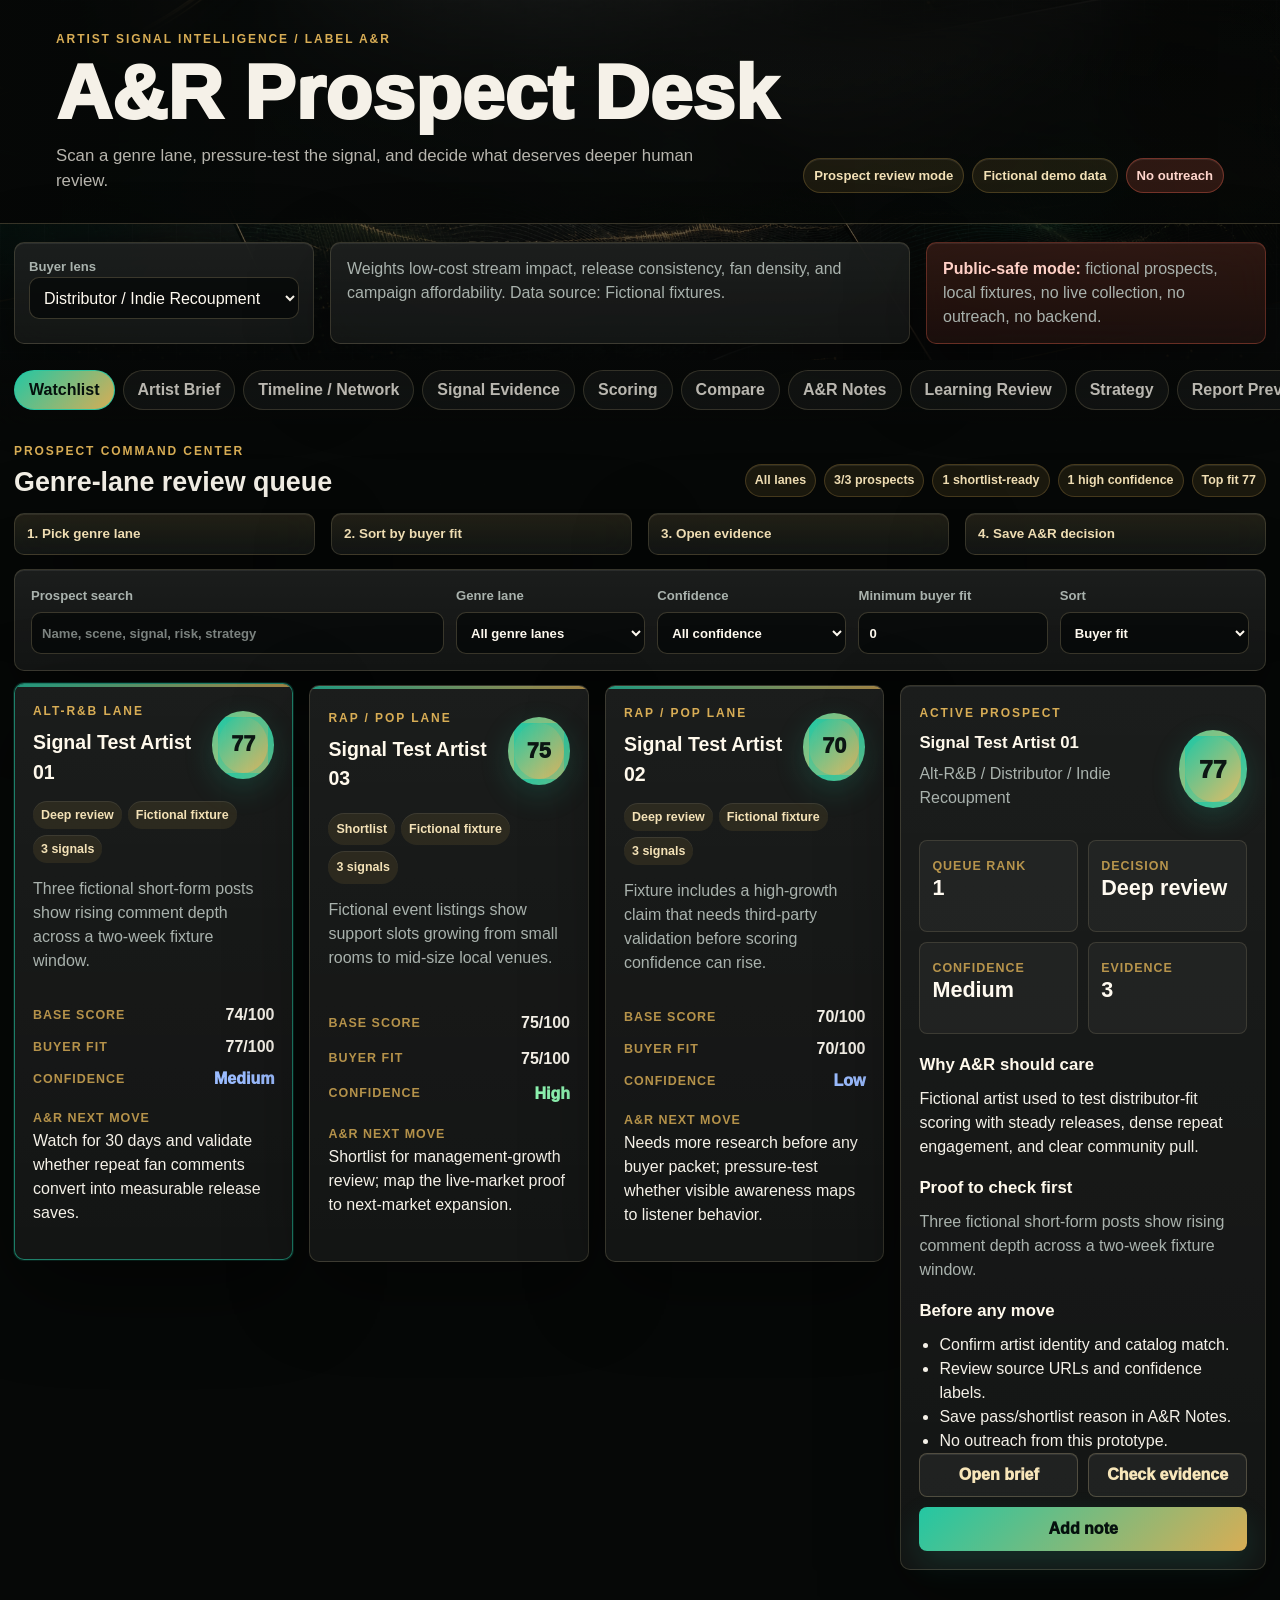
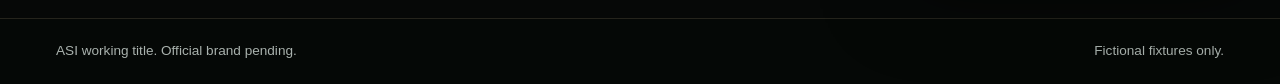
==== index.html @ cd7e7e80 "Overhaul prototype as A&R prospect desk" ====
<!doctype html>
<html lang="en">
  <head>
    <meta charset="utf-8" />
    <meta name="viewport" content="width=device-width, initial-scale=1" />
    <meta
      name="description"
      content="Artist Signal Intelligence static prototype for public-safe A&R signal review."
    />
    <title>Artist Signal Intelligence Prototype</title>
    <link rel="stylesheet" href="./styles.css?v=20260808-ar-desk" />
  </head>
  <body>
    <header class="topbar">
      <div>
        <p class="eyebrow">Artist Signal Intelligence / Label A&amp;R</p>
        <h1>A&amp;R Prospect Desk</h1>
        <p class="topbar-copy">Scan a genre lane, pressure-test the signal, and decide what deserves deeper human review.</p>
      </div>
      <div class="status-stack" aria-label="Prototype status">
        <span class="status-pill">Prospect review mode</span>
        <span class="status-pill">Fictional demo data</span>
        <span class="status-pill gate">No outreach</span>
      </div>
    </header>

    <main class="app-shell">
      <section class="control-band" aria-label="Buyer mode and safety summary">
        <div class="mode-control">
          <label for="buyerMode">Buyer lens</label>
          <select id="buyerMode"></select>
        </div>
        <div class="mode-summary" id="modeSummary"></div>
        <div class="safety-callout">
          <strong>Public-safe mode:</strong>
          fictional prospects, local fixtures, no live collection, no outreach, no backend.
        </div>
      </section>

      <nav class="tabs" aria-label="Prototype views">
        <button class="tab is-active" type="button" data-tab="watchlist">Watchlist</button>
        <button class="tab" type="button" data-tab="brief">Artist Brief</button>
        <button class="tab" type="button" data-tab="timeline">Timeline / Network</button>
        <button class="tab" type="button" data-tab="evidence">Signal Evidence</button>
        <button class="tab" type="button" data-tab="scoring">Scoring</button>
        <button class="tab" type="button" data-tab="compare">Compare</button>
        <button class="tab" type="button" data-tab="notes">A&R Notes</button>
        <button class="tab" type="button" data-tab="learning">Learning Review</button>
        <button class="tab" type="button" data-tab="strategy">Strategy</button>
        <button class="tab" type="button" data-tab="report">Report Preview</button>
        <button class="tab" type="button" data-tab="questionnaire">Questionnaire</button>
        <button class="tab" type="button" data-tab="discovery">TikTok Discovery</button>
        <button class="tab" type="button" data-tab="import">Private Import</button>
        <button class="tab" type="button" data-tab="gates">Approval Gates</button>
      </nav>

      <section class="tab-panel is-active" id="watchlist" aria-labelledby="watchlist-title">
        <div class="section-heading">
          <div>
            <p class="eyebrow">Prospect command center</p>
            <h2 id="watchlist-title">Genre-lane review queue</h2>
          </div>
          <div class="queue-summary" id="queueSummary"></div>
        </div>
        <div class="workflow-strip" aria-label="A&amp;R review workflow">
          <span>1. Pick genre lane</span>
          <span>2. Sort by buyer fit</span>
          <span>3. Open evidence</span>
          <span>4. Save A&amp;R decision</span>
        </div>
        <div class="filter-bar" aria-label="Watchlist filters">
          <label>
            Prospect search
            <input id="searchInput" type="search" placeholder="Name, scene, signal, risk, strategy" />
          </label>
          <label>
            Genre lane
            <select id="genreFilter">
              <option value="all">All genre lanes</option>
              <option value="Alt-R&B">Alt-R&B</option>
              <option value="Rap / Pop">Rap / Pop</option>
              <option value="Indie Rock">Indie Rock</option>
              <option value="Bedroom Pop">Bedroom Pop</option>
            </select>
          </label>
          <label>
            Confidence
            <select id="confidenceFilter">
              <option value="all">All confidence</option>
              <option>High</option>
              <option>Medium</option>
              <option>Low</option>
              <option>Insufficient</option>
            </select>
          </label>
          <label>
            Minimum buyer fit
            <input id="minimumFit" type="number" min="0" max="100" step="5" value="0" />
          </label>
          <label>
            Sort
            <select id="sortInput">
              <option value="buyerFit">Buyer fit</option>
              <option value="baseScore">Base score</option>
              <option value="confidence">Confidence</option>
              <option value="name">Name</option>
            </select>
          </label>
        </div>
        <div class="prospect-desk">
          <div class="watchlist-grid" id="watchlistGrid"></div>
          <aside class="active-prospect-panel" id="activeProspectPanel"></aside>
        </div>
      </section>

      <section class="tab-panel" id="brief" aria-labelledby="brief-title">
        <div class="section-heading">
          <p class="eyebrow">Granular artist intelligence</p>
          <h2 id="brief-title">Artist brief</h2>
        </div>
        <div class="detail-grid">
          <article class="detail-panel" id="artistBrief"></article>
          <aside class="detail-panel muted-panel" id="riskPanel"></aside>
        </div>
      </section>

      <section class="tab-panel" id="timeline" aria-labelledby="timeline-title">
        <div class="section-heading">
          <div>
            <p class="eyebrow">Granular intelligence</p>
            <h2 id="timeline-title">Timeline and network context</h2>
          </div>
          <span class="status-pill">Manual public evidence only</span>
        </div>
        <div class="timeline-layout">
          <div class="timeline-list" id="timelineList"></div>
          <aside class="detail-panel" id="networkPanel"></aside>
        </div>
      </section>

      <section class="tab-panel" id="evidence" aria-labelledby="evidence-title">
        <div class="section-heading">
          <p class="eyebrow">Source-separated evidence</p>
          <h2 id="evidence-title">Signal evidence</h2>
        </div>
        <div class="evidence-list" id="evidenceList"></div>
      </section>

      <section class="tab-panel" id="scoring" aria-labelledby="scoring-title">
        <div class="section-heading">
          <p class="eyebrow">Reliability-first scoring</p>
          <h2 id="scoring-title">Scoring model v0</h2>
        </div>
        <div class="score-layout">
          <div class="score-bars" id="scoreBars"></div>
          <div class="detail-panel" id="scoreExplainer">
          </div>
        </div>
      </section>

      <section class="tab-panel" id="compare" aria-labelledby="compare-title">
        <div class="section-heading">
          <div>
            <p class="eyebrow">Buyer-fit comparison</p>
            <h2 id="compare-title">Artist comparison</h2>
          </div>
          <span class="status-pill">Current filters apply</span>
        </div>
        <div class="compare-table-wrap">
          <table class="compare-table" id="compareTable"></table>
        </div>
      </section>

      <section class="tab-panel" id="notes" aria-labelledby="notes-title">
        <div class="section-heading">
          <p class="eyebrow">Human feedback loop</p>
          <h2 id="notes-title">A&R notes</h2>
        </div>
        <div class="notes-grid">
          <form class="notes-form" id="notesForm">
            <label>
              Decision
              <select id="decisionInput">
                <option>Watch</option>
                <option>Shortlist</option>
                <option>Pass</option>
                <option>Contact later</option>
                <option>Needs more research</option>
              </select>
            </label>
            <label>
              Pass or caution reason
              <select id="reasonInput"></select>
            </label>
            <label>
              Human learning note
              <textarea id="noteInput" rows="5" maxlength="420"></textarea>
            </label>
            <p class="import-status">Notes save to this browser only and may remain on this machine. Do not enter private notes on a shared device.</p>
            <button type="submit">Save local note</button>
          </form>
          <div class="detail-panel" id="savedNote"></div>
        </div>
      </section>

      <section class="tab-panel" id="learning" aria-labelledby="learning-title">
        <div class="section-heading">
          <div>
            <p class="eyebrow">Human feedback / AI learning</p>
            <h2 id="learning-title">Recommendation review</h2>
          </div>
          <span class="status-pill">Propose changes only</span>
        </div>
        <div class="learning-grid">
          <article class="detail-panel" id="learningPanel"></article>
          <aside class="detail-panel muted-panel" id="feedbackPanel"></aside>
        </div>
      </section>

      <section class="tab-panel" id="strategy" aria-labelledby="strategy-title">
        <div class="section-heading">
          <p class="eyebrow">Boardroom-usable action</p>
          <h2 id="strategy-title">Strategy recommendation</h2>
        </div>
        <article class="detail-panel" id="strategyPanel"></article>
      </section>

      <section class="tab-panel" id="report" aria-labelledby="report-title">
        <div class="section-heading">
          <div>
            <p class="eyebrow">Browser-local packet</p>
            <h2 id="report-title">Scouting report preview</h2>
          </div>
          <div class="export-actions" aria-label="Report export controls">
            <button class="secondary-button" type="button" id="copyReportButton">Copy Markdown</button>
            <button type="button" id="downloadReportButton">Download Markdown</button>
          </div>
        </div>
        <p class="export-status" id="exportStatus">Exports are generated in this browser only. Private imports still require separate approval before publication.</p>
        <pre class="report-box" id="reportPreview"></pre>
      </section>

      <section class="tab-panel" id="questionnaire" aria-labelledby="questionnaire-title">
        <div class="section-heading">
          <div>
            <p class="eyebrow">Pre-build configuration</p>
            <h2 id="questionnaire-title">Buyer requirements questionnaire</h2>
          </div>
          <div class="export-actions" aria-label="Questionnaire export controls">
            <button class="secondary-button" type="button" id="copyQuestionnaireButton">Copy Packet</button>
            <button type="button" id="downloadQuestionnaireButton">Download Packet</button>
          </div>
        </div>
        <div class="questionnaire-grid">
          <form class="import-panel" id="questionnaireForm">
            <label>
              Buyer segment
              <select id="buyerSegmentInput">
                <option>Independent distributor / label services</option>
                <option>Independent label</option>
                <option>Major-label A&R</option>
                <option>Management company</option>
                <option>Playlist / marketing team</option>
                <option>Brand / music partnership buyer</option>
              </select>
            </label>
            <label>
              Genres, scenes, or markets to prioritize
              <textarea id="marketInput" rows="4" maxlength="600"></textarea>
            </label>
            <label>
              Deal or campaign goal
              <textarea id="goalInput" rows="4" maxlength="600"></textarea>
            </label>
            <label>
              Must-have signals
              <textarea id="mustHaveInput" rows="4" maxlength="600"></textarea>
            </label>
            <label>
              Automatic pass or caution criteria
              <textarea id="passCriteriaInput" rows="4" maxlength="600"></textarea>
            </label>
            <label>
              Existing systems or handoff format
              <textarea id="integrationInput" rows="4" maxlength="600"></textarea>
            </label>
            <button type="submit">Generate requirement packet</button>
            <p class="import-status" id="questionnaireStatus">Packet renders locally only.</p>
          </form>
          <pre class="report-box compact-report" id="questionnairePreview"></pre>
        </div>
      </section>

      <section class="tab-panel" id="discovery" aria-labelledby="discovery-title">
        <div class="section-heading">
          <div>
            <p class="eyebrow">Approved-source discovery</p>
            <h2 id="discovery-title">TikTok discovery workbench</h2>
          </div>
          <div class="export-actions" aria-label="Discovery packet controls">
            <button class="secondary-button" type="button" id="sampleDiscoveryButton">Insert sample rows</button>
            <button class="secondary-button" type="button" id="copyApiPacketButton">Copy API Packet</button>
            <button type="button" id="copyDiscoveryPacketButton">Copy ASI Packet</button>
          </div>
        </div>
        <div class="discovery-grid">
          <form class="import-panel" id="discoveryForm">
            <label>
              Approved data path
              <select id="apiProviderInput">
                <option value="approved-provider">Approved commercial provider or licensed API</option>
                <option value="tiktok-research-api">TikTok Research API, only if eligible and approved</option>
                <option value="manual-analyst-export">Manual analyst export from approved source</option>
              </select>
            </label>
            <label>
              Discovery objective
              <input id="discoveryObjectiveInput" type="search" placeholder="Find unsigned alt-R&B artists gaining early creator pull" />
            </label>
            <label>
              Query seeds
              <textarea id="discoverySeedsInput" rows="5" spellcheck="false" placeholder="hashtags, keywords, scene terms, city names, sound IDs, usernames"></textarea>
            </label>
            <label>
              Approved/manual result rows
              <textarea id="discoveryRowsInput" rows="14" spellcheck="false" placeholder="Paste CSV rows or JSON array from an approved source. Required columns/fields: handle, displayName, caption, url. Optional: soundTitle, hashtags, region, observedDate, views, likes, comments, shares."></textarea>
            </label>
            <div class="button-row">
              <button type="submit">Cluster candidates</button>
              <button class="secondary-button" type="button" id="copyQueryPlanButton">Copy Query Plan</button>
            </div>
            <p class="import-status" id="discoveryStatus">No live TikTok calls run here. Paste only approved/manual results.</p>
          </form>
          <div class="discovery-results">
            <article class="detail-panel api-panel">
              <div>
                <p class="eyebrow">Server-side connector</p>
                <h3>API adapter contract</h3>
              </div>
              <ul class="check-list compact-list">
                <li>Credentials stay on a private server, never in GitHub Pages.</li>
                <li>Adapter returns normalized rows into this workbench shape.</li>
                <li>Human review stays required before dashboard import.</li>
              </ul>
              <pre class="schema-box" id="apiPacketPreview"></pre>
            </article>
            <article class="detail-panel">
              <h3>Query plan</h3>
              <pre class="schema-box" id="queryPlanPreview"></pre>
            </article>
            <article class="detail-panel">
              <h3>Candidate clusters</h3>
              <div class="candidate-list" id="candidateList"></div>
            </article>
            <article class="detail-panel">
              <h3>ASI private packet preview</h3>
              <pre class="schema-box tall-schema" id="discoveryPacketPreview"></pre>
            </article>
          </div>
        </div>
      </section>

      <section class="tab-panel" id="import" aria-labelledby="import-title">
        <div class="section-heading">
          <div>
            <p class="eyebrow">Browser-only real analysis intake</p>
            <h2 id="import-title">Private import</h2>
          </div>
          <button class="quiet-button" type="button" id="resetFixturesButton">Reset fictional fixtures</button>
        </div>
        <div class="import-grid">
          <form class="import-panel" id="importForm">
            <label>
              Load private artist-analysis JSON
              <input id="importFile" type="file" accept="application/json,.json" />
            </label>
            <label>
              Or paste JSON
              <textarea id="importInput" rows="14" spellcheck="false"></textarea>
            </label>
            <div class="button-row">
              <button type="submit">Load into dashboard</button>
              <button class="secondary-button" type="button" id="sampleImportButton">Insert template</button>
            </div>
            <p class="import-status" id="importStatus">No private packet loaded. Current dashboard uses fictional fixtures.</p>
          </form>
          <aside class="detail-panel">
            <h3>Import rules</h3>
            <ul class="check-list">
              <li>Runs only in this browser session.</li>
              <li>No upload, backend, API call, or sync is performed.</li>
              <li>Use manually reviewed public evidence only.</li>
              <li>Do not publish imported real-artist packets to GitHub Pages.</li>
              <li>Keep source URLs, confidence, observed dates, and unknowns explicit.</li>
            </ul>
            <h3>Expected shape</h3>
            <pre class="schema-box" id="schemaPreview"></pre>
          </aside>
        </div>
      </section>

      <section class="tab-panel" id="gates" aria-labelledby="gates-title">
        <div class="section-heading">
          <p class="eyebrow">Approval infrastructure</p>
          <h2 id="gates-title">Blocked actions</h2>
        </div>
        <div class="gate-grid" id="gateGrid"></div>
      </section>
    </main>

    <footer>
      <span>ASI working title. Official brand pending.</span>
      <span>Fictional fixtures only.</span>
    </footer>

    <script src="./app.js?v=20260808-ar-desk"></script>
  </body>
</html>
---- styles.css ----
:root {
  color-scheme: light;
  --ink: #111923;
  --muted: #5b6674;
  --paper: #f6f4ef;
  --panel: #ffffff;
  --panel-2: #eef3f5;
  --line: #d7dce0;
  --strong-line: #aeb8bf;
  --teal: #0c6b68;
  --teal-dark: #074846;
  --gold: #b27b16;
  --red: #a33f32;
  --blue: #285f9f;
  --green: #3f7c4b;
  --shadow: 0 22px 70px rgba(17, 25, 35, 0.10);
}

* {
  box-sizing: border-box;
}

html {
  scroll-behavior: smooth;
}

body {
  min-width: 320px;
  margin: 0;
  color: var(--ink);
  background:
    linear-gradient(135deg, rgba(12, 107, 104, 0.10), transparent 34%),
    linear-gradient(225deg, rgba(178, 123, 22, 0.13), transparent 28%),
    var(--paper);
  font: 16px/1.5 Inter, "Avenir Next", "Segoe UI", Arial, sans-serif;
}

button,
input,
select,
textarea {
  font: inherit;
}

.topbar {
  display: flex;
  min-height: 138px;
  align-items: center;
  justify-content: space-between;
  gap: 24px;
  padding: 30px clamp(18px, 5vw, 56px);
  border-bottom: 1px solid var(--line);
  background: rgba(255, 255, 255, 0.78);
  backdrop-filter: blur(18px);
}

h1,
h2,
h3,
p {
  margin-top: 0;
}

h1 {
  max-width: 760px;
  margin-bottom: 0;
  font-size: clamp(2.1rem, 5.2vw, 4.7rem);
  line-height: 0.95;
  letter-spacing: 0;
}

.topbar-copy {
  max-width: 680px;
  margin: 14px 0 0;
  color: var(--muted);
  font-size: 1.05rem;
}

h2 {
  margin-bottom: 0;
  font-size: clamp(1.55rem, 3vw, 2.3rem);
  line-height: 1.05;
}

h3 {
  margin-bottom: 10px;
  font-size: 1.05rem;
}

.eyebrow {
  margin-bottom: 8px;
  color: var(--teal-dark);
  font-size: 0.75rem;
  font-weight: 900;
  letter-spacing: 0.12em;
  text-transform: uppercase;
}

.status-stack {
  display: flex;
  flex-wrap: wrap;
  justify-content: flex-end;
  gap: 8px;
}

.status-pill {
  display: inline-flex;
  align-items: center;
  min-height: 34px;
  padding: 7px 10px;
  border: 1px solid var(--line);
  border-radius: 999px;
  color: var(--teal-dark);
  background: #fff;
  font-size: 0.82rem;
  font-weight: 800;
  white-space: nowrap;
}

.status-pill.gate {
  color: #fff;
  border-color: var(--red);
  background: var(--red);
}

.app-shell {
  width: min(1440px, calc(100% - 32px));
  margin: 0 auto;
  padding: 24px 0 48px;
}

.control-band {
  display: grid;
  grid-template-columns: minmax(220px, 300px) 1fr minmax(240px, 340px);
  gap: 14px;
  align-items: stretch;
  margin-bottom: 16px;
}

.mode-control,
.mode-summary,
.safety-callout,
.detail-panel,
.notes-form,
.report-box {
  border: 1px solid var(--line);
  border-radius: 8px;
  background: var(--panel);
  box-shadow: var(--shadow);
}

.mode-control {
  padding: 14px;
}

label {
  display: grid;
  gap: 7px;
  color: var(--muted);
  font-size: 0.82rem;
  font-weight: 900;
}

select,
textarea {
  width: 100%;
  border: 1px solid var(--strong-line);
  border-radius: 8px;
  color: var(--ink);
  background: #fff;
}

select {
  min-height: 42px;
  padding: 0 10px;
}

textarea {
  resize: vertical;
  padding: 10px;
}

input[type="file"] {
  width: 100%;
  min-height: 42px;
  padding: 8px;
  border: 1px solid var(--strong-line);
  border-radius: 8px;
  background: #fff;
}

input[type="search"],
input[type="number"] {
  width: 100%;
  min-height: 42px;
  padding: 0 10px;
  border: 1px solid var(--strong-line);
  border-radius: 8px;
  color: var(--ink);
  background: #fff;
}

.mode-summary,
.safety-callout {
  padding: 14px 16px;
  color: var(--muted);
}

.safety-callout {
  border-color: rgba(163, 63, 50, 0.35);
  background: #fff7f5;
}

.safety-callout strong {
  color: var(--red);
}

.tabs {
  display: flex;
  gap: 8px;
  overflow-x: auto;
  padding: 4px 0 14px;
}

.tab {
  min-height: 42px;
  padding: 0 14px;
  border: 1px solid var(--line);
  border-radius: 999px;
  color: var(--muted);
  background: rgba(255, 255, 255, 0.72);
  font-weight: 900;
  white-space: nowrap;
  cursor: pointer;
}

.tab.is-active {
  color: #fff;
  border-color: var(--teal);
  background: var(--teal);
}

.tab-panel {
  display: none;
}

.tab-panel.is-active {
  display: block;
}

.section-heading {
  display: flex;
  align-items: end;
  justify-content: space-between;
  gap: 20px;
  margin: 12px 0 16px;
}

.watchlist-grid {
  display: grid;
  grid-template-columns: repeat(3, minmax(0, 1fr));
  gap: 14px;
}

.filter-bar {
  display: grid;
  grid-template-columns: minmax(240px, 1.2fr) repeat(4, minmax(150px, 0.55fr));
  gap: 12px;
  margin-bottom: 14px;
  padding: 14px;
  border: 1px solid var(--line);
  border-radius: 8px;
  background: var(--panel);
  box-shadow: var(--shadow);
}

.workflow-strip {
  display: grid;
  grid-template-columns: repeat(4, minmax(0, 1fr));
  gap: 10px;
  margin-bottom: 14px;
}

.workflow-strip span {
  min-height: 42px;
  padding: 10px 12px;
  border: 1px solid var(--line);
  border-radius: 8px;
  color: var(--muted);
  background: var(--panel);
  font-size: 0.84rem;
  font-weight: 900;
}

.prospect-desk {
  display: grid;
  grid-template-columns: minmax(0, 1fr) minmax(340px, 0.46fr);
  gap: 14px;
  align-items: start;
}

.queue-summary {
  display: flex;
  flex-wrap: wrap;
  gap: 8px;
  justify-content: flex-end;
}

.queue-summary span {
  min-height: 32px;
  padding: 6px 9px;
  border: 1px solid var(--line);
  border-radius: 999px;
  color: var(--teal-dark);
  background: #fff;
  font-size: 0.78rem;
  font-weight: 900;
}

.artist-card {
  display: grid;
  gap: 14px;
  min-height: 340px;
  padding: 18px;
  border: 1px solid var(--line);
  border-radius: 8px;
  background: var(--panel);
  box-shadow: var(--shadow);
  cursor: pointer;
}

.active-prospect-panel {
  padding: 18px;
  border: 1px solid var(--line);
  border-radius: 8px;
  background: var(--panel);
  box-shadow: var(--shadow);
}

.sticky-review {
  position: sticky;
  top: 88px;
}

.active-prospect-head {
  display: flex;
  align-items: flex-start;
  justify-content: space-between;
  gap: 14px;
  margin-bottom: 14px;
}

.decision-grid {
  display: grid;
  grid-template-columns: repeat(2, minmax(0, 1fr));
  gap: 10px;
  margin: 14px 0 18px;
}

.panel-action {
  flex: 1 1 120px;
  padding: 0 12px;
}

.artist-card.is-active {
  border-color: var(--teal);
  box-shadow: 0 0 0 3px rgba(12, 107, 104, 0.16), var(--shadow);
}

.card-topline,
.score-row,
.metric-row {
  display: flex;
  align-items: center;
  justify-content: space-between;
  gap: 12px;
}

.artist-card h3 {
  margin-bottom: 0;
  font-size: 1.22rem;
}

.score-badge {
  display: grid;
  place-items: center;
  width: 68px;
  height: 68px;
  border: 6px solid rgba(12, 107, 104, 0.25);
  border-radius: 50%;
  color: var(--teal-dark);
  font-size: 1.35rem;
  font-weight: 950;
}

.score-badge.large {
  width: 78px;
  height: 78px;
  font-size: 1.55rem;
}

.mini-label {
  color: var(--muted);
  font-size: 0.78rem;
  font-weight: 900;
  text-transform: uppercase;
}

.confidence {
  color: var(--blue);
  font-weight: 950;
}

.summary {
  color: var(--muted);
}

.signal-strip {
  display: grid;
  gap: 8px;
}

.metric-row {
  min-height: 30px;
  font-size: 0.86rem;
}

.meter {
  position: relative;
  width: 52%;
  height: 9px;
  overflow: hidden;
  border-radius: 999px;
  background: #e6ebef;
}

.meter span {
  position: absolute;
  inset: 0 auto 0 0;
  width: var(--value);
  border-radius: inherit;
  background: var(--teal);
}

.detail-grid,
.score-layout,
.notes-grid,
.timeline-layout,
.learning-grid {
  display: grid;
  grid-template-columns: minmax(0, 1.35fr) minmax(320px, 0.65fr);
  gap: 14px;
}

.discovery-grid {
  display: grid;
  grid-template-columns: minmax(340px, 0.82fr) minmax(0, 1.18fr);
  gap: 16px;
}

.discovery-results,
.candidate-list {
  display: grid;
  gap: 14px;
}

.api-panel {
  display: grid;
  gap: 12px;
}

.compact-list {
  margin: 0;
}

.detail-panel {
  padding: 18px;
}

.muted-panel {
  background: var(--panel-2);
}

.detail-panel p:last-child,
.detail-panel ul:last-child {
  margin-bottom: 0;
}

.stat-grid {
  display: grid;
  grid-template-columns: repeat(4, minmax(0, 1fr));
  gap: 10px;
  margin-top: 16px;
}

.stat {
  min-height: 78px;
  padding: 12px;
  border: 1px solid var(--line);
  border-radius: 8px;
  background: #fff;
}

.stat strong {
  display: block;
  font-size: 1.35rem;
  line-height: 1;
}

.evidence-list {
  display: grid;
  gap: 12px;
}

.evidence-item {
  display: grid;
  grid-template-columns: minmax(180px, 0.35fr) minmax(0, 1fr) minmax(150px, 0.2fr);
  gap: 14px;
  align-items: start;
  padding: 16px;
  border: 1px solid var(--line);
  border-radius: 8px;
  background: var(--panel);
}

.tag-row {
  display: flex;
  flex-wrap: wrap;
  gap: 6px;
  margin-top: 10px;
}

.tag-row.no-margin {
  margin-top: 0;
}

.tag {
  display: inline-flex;
  min-height: 28px;
  align-items: center;
  padding: 4px 8px;
  border-radius: 999px;
  color: var(--teal-dark);
  background: #e5f1f0;
  font-size: 0.78rem;
  font-weight: 850;
}

.tag.warning {
  color: var(--red);
  background: #f7e5e1;
}

.score-bars {
  display: grid;
  gap: 10px;
}

.score-bar {
  padding: 13px;
  border: 1px solid var(--line);
  border-radius: 8px;
  background: var(--panel);
}

.bar-track {
  position: relative;
  height: 14px;
  overflow: hidden;
  border-radius: 999px;
  background: #e8ecef;
}

.bar-track span {
  position: absolute;
  inset: 0 auto 0 0;
  width: var(--value);
  border-radius: inherit;
  background: linear-gradient(90deg, var(--teal), var(--gold));
}

.check-list {
  padding-left: 20px;
}

.notes-form {
  display: grid;
  gap: 14px;
  padding: 18px;
}

.notes-form button,
.import-panel button,
.export-actions button,
.panel-action,
.quiet-button {
  min-height: 44px;
  border: 0;
  border-radius: 8px;
  color: #fff;
  background: var(--teal);
  font-weight: 950;
  cursor: pointer;
}

.quiet-button {
  padding: 0 14px;
  color: var(--teal-dark);
  border: 1px solid var(--line);
  background: #fff;
}

.button-row {
  display: flex;
  flex-wrap: wrap;
  gap: 10px;
}

.export-actions {
  display: flex;
  flex-wrap: wrap;
  gap: 10px;
  justify-content: flex-end;
}

.secondary-button {
  color: var(--teal-dark) !important;
  border: 1px solid var(--line) !important;
  background: #fff !important;
}

.import-grid {
  display: grid;
  grid-template-columns: minmax(0, 1fr) minmax(340px, 0.72fr);
  gap: 14px;
}

.import-panel {
  display: grid;
  gap: 14px;
  padding: 18px;
  border: 1px solid var(--line);
  border-radius: 8px;
  background: var(--panel);
  box-shadow: var(--shadow);
}

.import-status {
  margin-bottom: 0;
  color: var(--muted);
}

.export-status {
  margin: -8px 0 12px;
  color: var(--muted);
  font-size: 0.9rem;
}

.source-link {
  color: var(--blue);
  font-size: 0.84rem;
  font-weight: 850;
}

.compare-table-wrap {
  overflow-x: auto;
  border: 1px solid var(--line);
  border-radius: 8px;
  background: var(--panel);
  box-shadow: var(--shadow);
}

.compare-table {
  width: 100%;
  min-width: 980px;
  border-collapse: collapse;
}

.compare-table th,
.compare-table td {
  padding: 12px;
  border-bottom: 1px solid var(--line);
  text-align: left;
  vertical-align: top;
}

.compare-table th {
  color: var(--teal-dark);
  background: #edf5f4;
  font-size: 0.78rem;
  text-transform: uppercase;
}

.table-link {
  padding: 0;
  border: 0;
  color: var(--blue);
  background: transparent;
  font: inherit;
  font-weight: 900;
  text-align: left;
  cursor: pointer;
}

.questionnaire-grid {
  display: grid;
  grid-template-columns: minmax(0, 0.9fr) minmax(360px, 1.1fr);
  gap: 14px;
}

.compact-report {
  min-height: 620px;
}

.empty-state {
  min-height: 220px;
}

.schema-box {
  max-height: 360px;
  overflow: auto;
  padding: 12px;
  border: 1px solid var(--line);
  border-radius: 8px;
  background: #f8fafb;
  color: #26313c;
  white-space: pre-wrap;
}

.report-box {
  min-height: 420px;
  margin: 0;
  padding: 18px;
  overflow-x: auto;
  white-space: pre-wrap;
  color: #14212d;
}

.gate-grid {
  display: grid;
  grid-template-columns: repeat(3, minmax(0, 1fr));
  gap: 12px;
}

.gate-card {
  min-height: 118px;
  padding: 16px;
  border: 1px solid rgba(163, 63, 50, 0.28);
  border-radius: 8px;
  background: #fff8f6;
}

.gate-card strong {
  display: block;
  margin-bottom: 8px;
  color: var(--red);
}

footer {
  display: flex;
  justify-content: space-between;
  gap: 12px;
  padding: 22px clamp(18px, 5vw, 56px);
  border-top: 1px solid var(--line);
  color: var(--muted);
  font-size: 0.85rem;
}

@media (max-width: 1000px) {
  .control-band,
  .watchlist-grid,
  .filter-bar,
  .workflow-strip,
  .prospect-desk,
  .detail-grid,
  .score-layout,
  .notes-grid,
  .questionnaire-grid,
  .import-grid,
  .gate-grid {
    grid-template-columns: 1fr;
  }

  .evidence-item {
    grid-template-columns: 1fr;
  }

  .sticky-review {
    position: static;
  }
}

@media (max-width: 680px) {
  .topbar {
    align-items: flex-start;
    flex-direction: column;
  }

  .status-stack {
    justify-content: flex-start;
  }

  .section-heading {
    align-items: flex-start;
    flex-direction: column;
  }

  .stat-grid {
    grid-template-columns: repeat(2, minmax(0, 1fr));
  }

  footer {
    flex-direction: column;
  }
}

/* Label-facing visual system refresh */
:root {
  color-scheme: dark;
  --ink: #f5f1e8;
  --muted: #a9b2ad;
  --paper: #060807;
  --panel: rgba(16, 19, 18, 0.88);
  --panel-2: rgba(25, 29, 27, 0.94);
  --line: rgba(234, 214, 161, 0.16);
  --strong-line: rgba(234, 214, 161, 0.34);
  --teal: #23c7a3;
  --teal-dark: #9fe8d8;
  --gold: #d8ad55;
  --red: #ff6c55;
  --blue: #9bbcff;
  --green: #79d38e;
  --shadow: 0 28px 80px rgba(0, 0, 0, 0.38);
}

body {
  color: var(--ink);
  background:
    linear-gradient(180deg, rgba(6, 8, 7, 0.12), #060807 420px),
    radial-gradient(circle at 18% 0%, rgba(35, 199, 163, 0.16), transparent 34%),
    radial-gradient(circle at 82% 2%, rgba(216, 173, 85, 0.12), transparent 30%),
    #060807;
  font-family: Inter, "Avenir Next", "Segoe UI", Arial, sans-serif;
}

body::before {
  position: fixed;
  z-index: -2;
  inset: 0 0 auto;
  height: 390px;
  content: "";
  background:
    linear-gradient(180deg, rgba(6, 8, 7, 0.08), rgba(6, 8, 7, 0.82)),
    url("./assets/asi-signal-texture.png?v=20260808-ar-desk") center / cover no-repeat;
  opacity: 0.86;
}

body::after {
  position: fixed;
  z-index: -1;
  inset: 0;
  pointer-events: none;
  content: "";
  background-image:
    linear-gradient(rgba(255, 255, 255, 0.024) 1px, transparent 1px),
    linear-gradient(90deg, rgba(255, 255, 255, 0.024) 1px, transparent 1px);
  background-size: 44px 44px;
  mask-image: linear-gradient(180deg, black, transparent 62%);
}

.topbar {
  min-height: 208px;
  align-items: flex-end;
  border-bottom: 1px solid rgba(234, 214, 161, 0.22);
  background:
    linear-gradient(90deg, rgba(6, 8, 7, 0.92), rgba(6, 8, 7, 0.48)),
    linear-gradient(180deg, transparent, rgba(6, 8, 7, 0.64));
  backdrop-filter: blur(20px);
}

h1 {
  max-width: 980px;
  font-size: clamp(2.65rem, 6vw, 5.75rem);
  font-weight: 950;
  letter-spacing: 0;
  text-wrap: balance;
}

.topbar-copy {
  color: rgba(245, 241, 232, 0.74);
}

h2 {
  font-size: clamp(1.35rem, 2.1vw, 2.15rem);
  font-weight: 900;
}

h3 {
  color: #fff9ec;
  font-weight: 900;
}

.eyebrow {
  color: var(--gold);
  letter-spacing: 0.16em;
}

.status-pill,
.queue-summary span,
.tag {
  border-color: rgba(216, 173, 85, 0.24);
  color: #f3e1b6;
  background: rgba(216, 173, 85, 0.10);
  box-shadow: inset 0 1px 0 rgba(255, 255, 255, 0.08);
}

.status-pill.gate,
.tag.warning {
  color: #ffd5cc;
  border-color: rgba(255, 108, 85, 0.34);
  background: rgba(255, 108, 85, 0.16);
}

.app-shell {
  width: min(1500px, calc(100% - 28px));
  padding-top: 18px;
}

.control-band,
.watchlist-grid,
.workflow-strip,
.prospect-desk,
.detail-grid,
.score-layout,
.notes-grid,
.timeline-layout,
.learning-grid,
.questionnaire-grid,
.import-grid,
.gate-grid {
  gap: 16px;
}

.mode-control,
.mode-summary,
.safety-callout,
.detail-panel,
.notes-form,
.report-box,
.filter-bar,
.artist-card,
.active-prospect-panel,
.workflow-strip span,
.score-bar,
.import-panel,
.compare-table-wrap,
.gate-card {
  border-color: var(--line);
  background:
    linear-gradient(180deg, rgba(255, 255, 255, 0.055), rgba(255, 255, 255, 0.018)),
    var(--panel);
  box-shadow: var(--shadow), inset 0 1px 0 rgba(255, 255, 255, 0.07);
  backdrop-filter: blur(18px);
}

.mode-control,
.mode-summary,
.safety-callout,
.detail-panel,
.notes-form,
.report-box,
.filter-bar,
.artist-card,
.active-prospect-panel,
.workflow-strip span,
.score-bar,
.import-panel,
.compare-table-wrap,
.gate-card,
select,
textarea,
input[type="file"],
input[type="search"],
input[type="number"] {
  border-radius: 10px;
}

.mode-summary,
.safety-callout,
.summary,
.import-status,
.export-status,
label,
footer {
  color: var(--muted);
}

.safety-callout {
  border-color: rgba(255, 108, 85, 0.28);
  background:
    linear-gradient(180deg, rgba(255, 108, 85, 0.12), rgba(255, 108, 85, 0.045)),
    rgba(20, 12, 10, 0.84);
}

.safety-callout strong {
  color: #ffd0c6;
}

select,
textarea,
input[type="file"],
input[type="search"],
input[type="number"] {
  border-color: rgba(234, 214, 161, 0.22);
  color: #fffaf0;
  background: rgba(5, 7, 7, 0.72);
  outline: none;
}

select:focus,
textarea:focus,
input[type="file"]:focus,
input[type="search"]:focus,
input[type="number"]:focus {
  border-color: rgba(35, 199, 163, 0.72);
  box-shadow: 0 0 0 3px rgba(35, 199, 163, 0.18);
}

input::placeholder,
textarea::placeholder {
  color: rgba(169, 178, 173, 0.72);
}

.tabs {
  position: sticky;
  z-index: 10;
  top: 0;
  margin: 0 -14px 10px;
  padding: 10px 14px 14px;
  background: linear-gradient(180deg, rgba(6, 8, 7, 0.96), rgba(6, 8, 7, 0.68));
  backdrop-filter: blur(18px);
}

.tab {
  min-height: 40px;
  border-color: rgba(234, 214, 161, 0.16);
  color: rgba(245, 241, 232, 0.74);
  background: rgba(255, 255, 255, 0.045);
  transition: border-color 160ms ease, color 160ms ease, background 160ms ease, transform 160ms ease;
}

.tab:hover {
  color: #fffaf0;
  border-color: rgba(216, 173, 85, 0.44);
  transform: translateY(-1px);
}

.tab.is-active {
  color: #05100d;
  border-color: rgba(35, 199, 163, 0.88);
  background: linear-gradient(135deg, #23c7a3, #d8ad55);
}

.section-heading {
  margin-top: 18px;
}

.filter-bar {
  grid-template-columns: minmax(250px, 1.2fr) repeat(4, minmax(155px, 0.55fr));
  padding: 16px;
}

.workflow-strip span {
  color: #f3e1b6;
  background:
    linear-gradient(180deg, rgba(216, 173, 85, 0.10), rgba(255, 255, 255, 0.018)),
    rgba(16, 19, 18, 0.86);
}

.prospect-desk {
  grid-template-columns: minmax(0, 1fr) minmax(360px, 0.42fr);
}

.artist-card {
  position: relative;
  overflow: hidden;
  min-height: 332px;
  transition: border-color 160ms ease, transform 160ms ease, box-shadow 160ms ease;
}

.active-prospect-panel {
  align-self: start;
}

.active-prospect-head h3 {
  margin-bottom: 6px;
}

.decision-grid .stat {
  min-height: 92px;
}

.artist-card::before {
  position: absolute;
  inset: 0 0 auto;
  height: 3px;
  content: "";
  background: linear-gradient(90deg, var(--teal), var(--gold));
  opacity: 0.72;
}

.artist-card:hover,
.artist-card.is-active {
  border-color: rgba(35, 199, 163, 0.58);
  transform: translateY(-2px);
  box-shadow: 0 30px 90px rgba(0, 0, 0, 0.48), 0 0 0 1px rgba(35, 199, 163, 0.18);
}

.score-badge {
  border-color: rgba(35, 199, 163, 0.38);
  color: #0d1714;
  background: linear-gradient(135deg, #23c7a3, #e4bc64);
  box-shadow: 0 10px 30px rgba(35, 199, 163, 0.18);
}

.small-badge {
  width: 56px;
  height: 56px;
  border-width: 4px;
  font-size: 1.05rem;
}

.mini-label {
  color: rgba(216, 173, 85, 0.82);
  letter-spacing: 0.08em;
}

.confidence {
  color: #9bbcff;
}

.confidence.high {
  color: #8df3b0;
}

.stat,
.evidence-item,
.timeline-item,
.network-edge,
.candidate-card {
  border-color: rgba(234, 214, 161, 0.14);
  background: rgba(255, 255, 255, 0.045);
}

.stat strong {
  color: #fffaf0;
}

.evidence-item {
  box-shadow: inset 3px 0 0 rgba(35, 199, 163, 0.55);
}

.timeline-list,
.network-list {
  display: grid;
  gap: 12px;
}

.timeline-item,
.network-edge,
.candidate-card {
  position: relative;
  display: grid;
  gap: 10px;
  padding: 16px;
  border: 1px solid rgba(234, 214, 161, 0.14);
  border-radius: 10px;
}

.timeline-item {
  grid-template-columns: 18px minmax(0, 1fr);
}

.timeline-marker {
  width: 10px;
  height: 10px;
  margin-top: 10px;
  border-radius: 50%;
  background: var(--gold);
  box-shadow: 0 0 0 6px rgba(216, 173, 85, 0.12), 0 0 28px rgba(216, 173, 85, 0.34);
}

.stat-grid.two-col {
  grid-template-columns: repeat(2, minmax(0, 1fr));
}

.bar-track {
  background: rgba(255, 255, 255, 0.10);
}

.bar-track span {
  background: linear-gradient(90deg, #23c7a3, #d8ad55);
  box-shadow: 0 0 18px rgba(35, 199, 163, 0.28);
}

.notes-form button,
.import-panel button,
.export-actions button,
.panel-action,
.quiet-button {
  color: #06110e;
  background: linear-gradient(135deg, #23c7a3, #d8ad55);
  box-shadow: 0 12px 30px rgba(35, 199, 163, 0.14);
  transition: transform 160ms ease, box-shadow 160ms ease;
}

.notes-form button:hover,
.import-panel button:hover,
.export-actions button:hover,
.panel-action:hover,
.quiet-button:hover {
  transform: translateY(-1px);
  box-shadow: 0 18px 42px rgba(35, 199, 163, 0.20);
}

.quiet-button,
.secondary-button {
  color: #f7e6b9 !important;
  border: 1px solid rgba(234, 214, 161, 0.24) !important;
  background: rgba(255, 255, 255, 0.055) !important;
  box-shadow: inset 0 1px 0 rgba(255, 255, 255, 0.08) !important;
}

.source-link,
.table-link {
  color: #93ffe1;
}

.compare-table th {
  color: #f3e1b6;
  background: rgba(216, 173, 85, 0.10);
}

.compare-table th,
.compare-table td {
  border-color: rgba(234, 214, 161, 0.12);
}

.schema-box,
.report-box {
  color: #f3ead9;
  border-color: rgba(234, 214, 161, 0.16);
  background:
    linear-gradient(180deg, rgba(255, 255, 255, 0.055), rgba(255, 255, 255, 0.018)),
    rgba(7, 10, 9, 0.86);
}

.tall-schema {
  max-height: 520px;
}

.gate-card {
  background:
    linear-gradient(180deg, rgba(255, 108, 85, 0.12), rgba(255, 108, 85, 0.035)),
    rgba(18, 11, 10, 0.88);
}

.gate-card strong {
  color: #ff9a89;
}

footer {
  border-color: rgba(234, 214, 161, 0.14);
  background: rgba(6, 8, 7, 0.88);
}

@media (max-width: 1000px) {
  .filter-bar,
  .workflow-strip,
  .prospect-desk,
  .timeline-layout,
  .learning-grid,
  .discovery-grid {
    grid-template-columns: 1fr 1fr;
  }

  .prospect-desk {
    grid-template-columns: 1fr;
  }

  .sticky-review {
    position: static;
  }
}

@media (max-width: 680px) {
  body::before {
    height: 330px;
  }

  .topbar {
    min-height: 184px;
  }

  .filter-bar,
  .workflow-strip,
  .prospect-desk,
  .timeline-layout,
  .learning-grid,
  .discovery-grid {
    grid-template-columns: 1fr;
  }
}
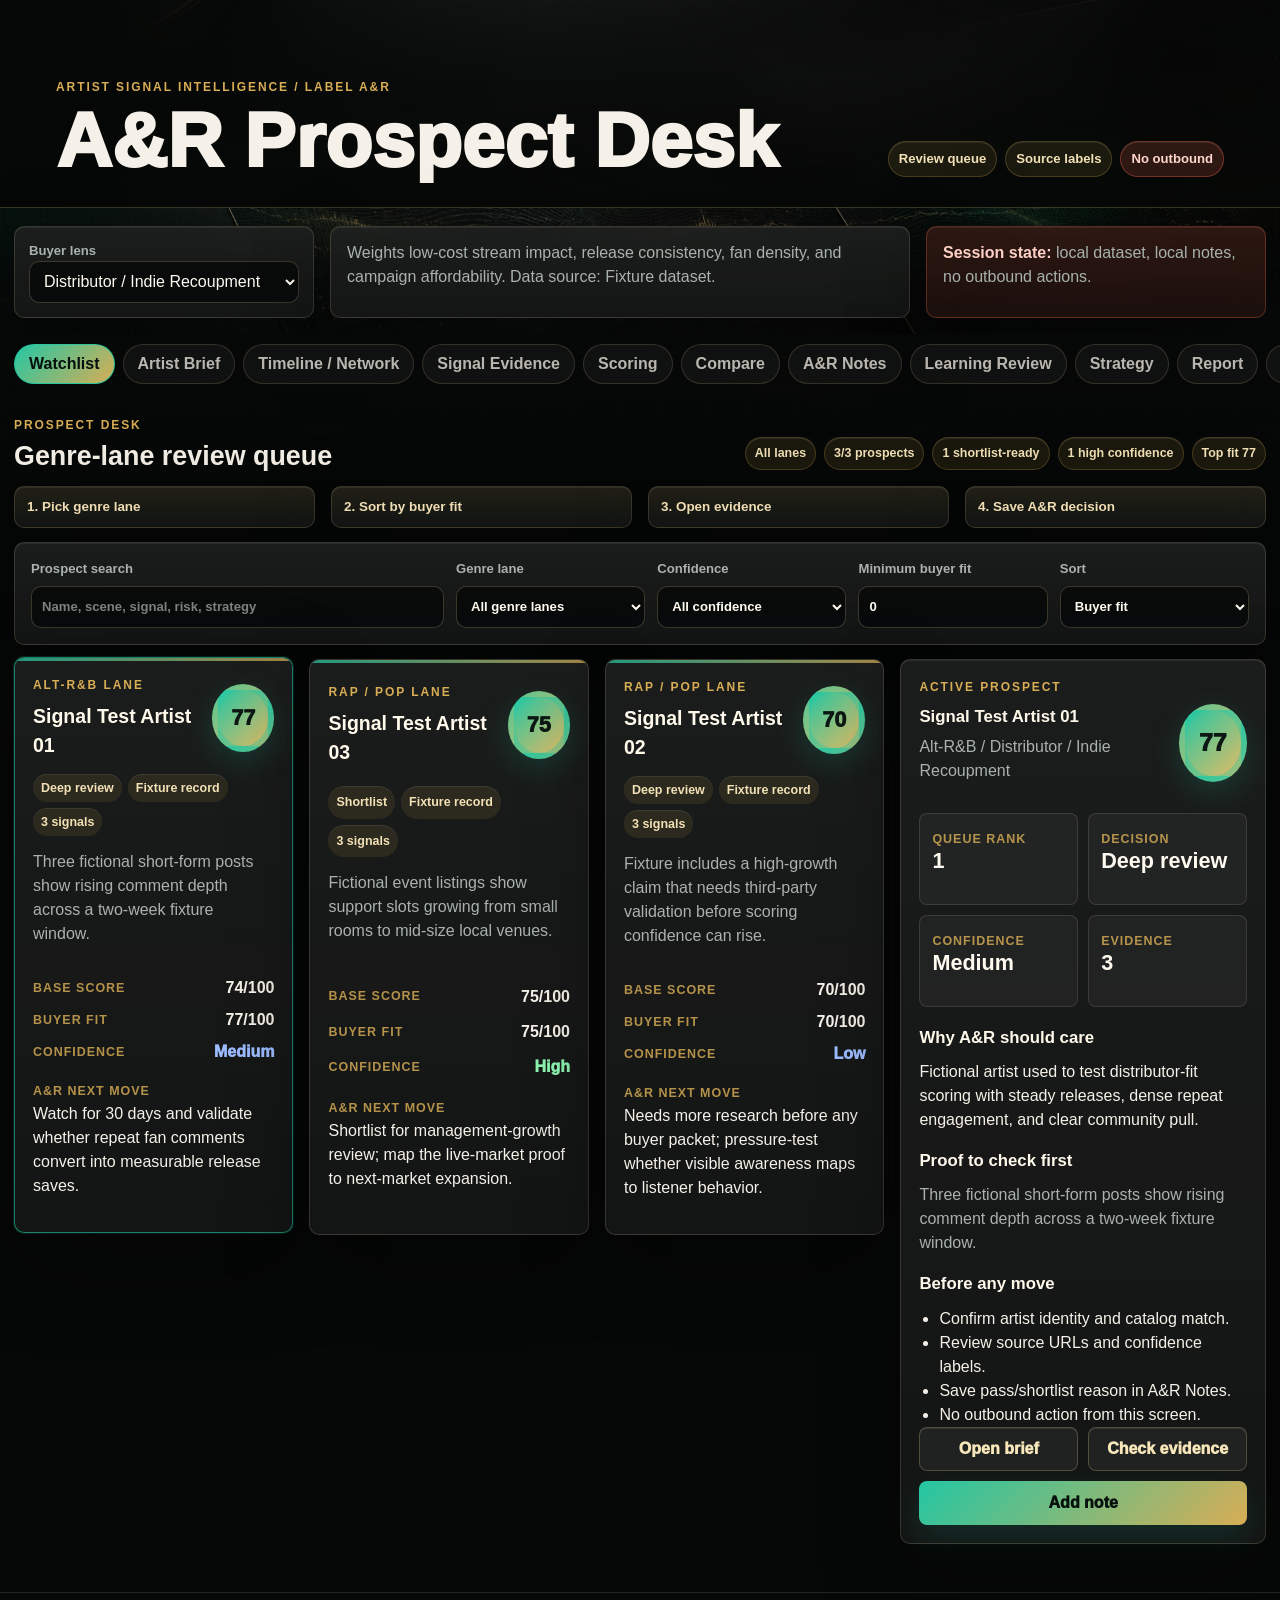
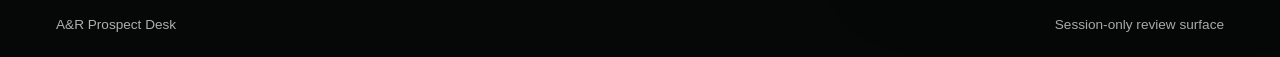
==== commit 3ad1a3d8: "Clean live dashboard copy" ====
--- a/index.html
+++ b/index.html
@@ -5,39 +5,38 @@
     <meta name="viewport" content="width=device-width, initial-scale=1" />
     <meta
       name="description"
-      content="Artist Signal Intelligence static prototype for public-safe A&R signal review."
+      content="A&R prospect review dashboard."
     />
-    <title>Artist Signal Intelligence Prototype</title>
-    <link rel="stylesheet" href="./styles.css?v=20260808-ar-desk" />
+    <title>A&R Prospect Desk</title>
+    <link rel="stylesheet" href="./styles.css?v=20260808-live-cleanup" />
   </head>
   <body>
     <header class="topbar">
       <div>
         <p class="eyebrow">Artist Signal Intelligence / Label A&amp;R</p>
         <h1>A&amp;R Prospect Desk</h1>
-        <p class="topbar-copy">Scan a genre lane, pressure-test the signal, and decide what deserves deeper human review.</p>
       </div>
-      <div class="status-stack" aria-label="Prototype status">
-        <span class="status-pill">Prospect review mode</span>
-        <span class="status-pill">Fictional demo data</span>
-        <span class="status-pill gate">No outreach</span>
+      <div class="status-stack" aria-label="Desk status">
+        <span class="status-pill">Review queue</span>
+        <span class="status-pill">Source labels</span>
+        <span class="status-pill gate">No outbound</span>
       </div>
     </header>
 
     <main class="app-shell">
-      <section class="control-band" aria-label="Buyer mode and safety summary">
+      <section class="control-band" aria-label="Buyer mode and session summary">
         <div class="mode-control">
           <label for="buyerMode">Buyer lens</label>
           <select id="buyerMode"></select>
         </div>
         <div class="mode-summary" id="modeSummary"></div>
         <div class="safety-callout">
-          <strong>Public-safe mode:</strong>
-          fictional prospects, local fixtures, no live collection, no outreach, no backend.
-        </div>
-      </section>
-
-      <nav class="tabs" aria-label="Prototype views">
+          <strong>Session state:</strong>
+          local dataset, local notes, no outbound actions.
+        </div>
+      </section>
+
+      <nav class="tabs" aria-label="Dashboard views">
         <button class="tab is-active" type="button" data-tab="watchlist">Watchlist</button>
         <button class="tab" type="button" data-tab="brief">Artist Brief</button>
         <button class="tab" type="button" data-tab="timeline">Timeline / Network</button>
@@ -47,17 +46,17 @@
         <button class="tab" type="button" data-tab="notes">A&R Notes</button>
         <button class="tab" type="button" data-tab="learning">Learning Review</button>
         <button class="tab" type="button" data-tab="strategy">Strategy</button>
-        <button class="tab" type="button" data-tab="report">Report Preview</button>
-        <button class="tab" type="button" data-tab="questionnaire">Questionnaire</button>
+        <button class="tab" type="button" data-tab="report">Report</button>
+        <button class="tab" type="button" data-tab="questionnaire">Requirements</button>
         <button class="tab" type="button" data-tab="discovery">TikTok Discovery</button>
-        <button class="tab" type="button" data-tab="import">Private Import</button>
-        <button class="tab" type="button" data-tab="gates">Approval Gates</button>
+        <button class="tab" type="button" data-tab="import">Local Import</button>
+        <button class="tab" type="button" data-tab="gates">Controls</button>
       </nav>
 
       <section class="tab-panel is-active" id="watchlist" aria-labelledby="watchlist-title">
         <div class="section-heading">
           <div>
-            <p class="eyebrow">Prospect command center</p>
+            <p class="eyebrow">Prospect desk</p>
             <h2 id="watchlist-title">Genre-lane review queue</h2>
           </div>
           <div class="queue-summary" id="queueSummary"></div>
@@ -130,7 +129,7 @@
             <p class="eyebrow">Granular intelligence</p>
             <h2 id="timeline-title">Timeline and network context</h2>
           </div>
-          <span class="status-pill">Manual public evidence only</span>
+          <span class="status-pill">Source labeled</span>
         </div>
         <div class="timeline-layout">
           <div class="timeline-list" id="timelineList"></div>
@@ -196,7 +195,7 @@
               Human learning note
               <textarea id="noteInput" rows="5" maxlength="420"></textarea>
             </label>
-            <p class="import-status">Notes save to this browser only and may remain on this machine. Do not enter private notes on a shared device.</p>
+            <p class="import-status">Notes save to this browser session.</p>
             <button type="submit">Save local note</button>
           </form>
           <div class="detail-panel" id="savedNote"></div>
@@ -228,23 +227,23 @@
       <section class="tab-panel" id="report" aria-labelledby="report-title">
         <div class="section-heading">
           <div>
-            <p class="eyebrow">Browser-local packet</p>
-            <h2 id="report-title">Scouting report preview</h2>
+            <p class="eyebrow">Scouting packet</p>
+            <h2 id="report-title">Report preview</h2>
           </div>
           <div class="export-actions" aria-label="Report export controls">
             <button class="secondary-button" type="button" id="copyReportButton">Copy Markdown</button>
             <button type="button" id="downloadReportButton">Download Markdown</button>
           </div>
         </div>
-        <p class="export-status" id="exportStatus">Exports are generated in this browser only. Private imports still require separate approval before publication.</p>
+        <p class="export-status" id="exportStatus">Exports are generated in this browser session.</p>
         <pre class="report-box" id="reportPreview"></pre>
       </section>
 
       <section class="tab-panel" id="questionnaire" aria-labelledby="questionnaire-title">
         <div class="section-heading">
           <div>
-            <p class="eyebrow">Pre-build configuration</p>
-            <h2 id="questionnaire-title">Buyer requirements questionnaire</h2>
+            <p class="eyebrow">Buyer configuration</p>
+            <h2 id="questionnaire-title">Requirements</h2>
           </div>
           <div class="export-actions" aria-label="Questionnaire export controls">
             <button class="secondary-button" type="button" id="copyQuestionnaireButton">Copy Packet</button>
@@ -294,13 +293,13 @@
       <section class="tab-panel" id="discovery" aria-labelledby="discovery-title">
         <div class="section-heading">
           <div>
-            <p class="eyebrow">Approved-source discovery</p>
-            <h2 id="discovery-title">TikTok discovery workbench</h2>
+            <p class="eyebrow">Discovery intake</p>
+            <h2 id="discovery-title">TikTok discovery</h2>
           </div>
           <div class="export-actions" aria-label="Discovery packet controls">
             <button class="secondary-button" type="button" id="sampleDiscoveryButton">Insert sample rows</button>
             <button class="secondary-button" type="button" id="copyApiPacketButton">Copy API Packet</button>
-            <button type="button" id="copyDiscoveryPacketButton">Copy ASI Packet</button>
+            <button type="button" id="copyDiscoveryPacketButton">Copy Review Packet</button>
           </div>
         </div>
         <div class="discovery-grid">
@@ -308,9 +307,9 @@
             <label>
               Approved data path
               <select id="apiProviderInput">
-                <option value="approved-provider">Approved commercial provider or licensed API</option>
-                <option value="tiktok-research-api">TikTok Research API, only if eligible and approved</option>
-                <option value="manual-analyst-export">Manual analyst export from approved source</option>
+                <option value="approved-provider">Licensed API/provider</option>
+                <option value="tiktok-research-api">Research API, if eligible</option>
+                <option value="manual-analyst-export">Manual analyst export</option>
               </select>
             </label>
             <label>
@@ -322,14 +321,14 @@
               <textarea id="discoverySeedsInput" rows="5" spellcheck="false" placeholder="hashtags, keywords, scene terms, city names, sound IDs, usernames"></textarea>
             </label>
             <label>
-              Approved/manual result rows
+              Result rows
               <textarea id="discoveryRowsInput" rows="14" spellcheck="false" placeholder="Paste CSV rows or JSON array from an approved source. Required columns/fields: handle, displayName, caption, url. Optional: soundTitle, hashtags, region, observedDate, views, likes, comments, shares."></textarea>
             </label>
             <div class="button-row">
               <button type="submit">Cluster candidates</button>
               <button class="secondary-button" type="button" id="copyQueryPlanButton">Copy Query Plan</button>
             </div>
-            <p class="import-status" id="discoveryStatus">No live TikTok calls run here. Paste only approved/manual results.</p>
+            <p class="import-status" id="discoveryStatus">Source rows must come from an approved data path.</p>
           </form>
           <div class="discovery-results">
             <article class="detail-panel api-panel">
@@ -338,9 +337,9 @@
                 <h3>API adapter contract</h3>
               </div>
               <ul class="check-list compact-list">
-                <li>Credentials stay on a private server, never in GitHub Pages.</li>
-                <li>Adapter returns normalized rows into this workbench shape.</li>
-                <li>Human review stays required before dashboard import.</li>
+                <li>Credentials stay server-side.</li>
+                <li>Adapter returns normalized rows.</li>
+                <li>Human review is required before import.</li>
               </ul>
               <pre class="schema-box" id="apiPacketPreview"></pre>
             </article>
@@ -353,7 +352,7 @@
               <div class="candidate-list" id="candidateList"></div>
             </article>
             <article class="detail-panel">
-              <h3>ASI private packet preview</h3>
+              <h3>Review packet preview</h3>
               <pre class="schema-box tall-schema" id="discoveryPacketPreview"></pre>
             </article>
           </div>
@@ -363,15 +362,15 @@
       <section class="tab-panel" id="import" aria-labelledby="import-title">
         <div class="section-heading">
           <div>
-            <p class="eyebrow">Browser-only real analysis intake</p>
-            <h2 id="import-title">Private import</h2>
-          </div>
-          <button class="quiet-button" type="button" id="resetFixturesButton">Reset fictional fixtures</button>
+            <p class="eyebrow">Local analysis intake</p>
+            <h2 id="import-title">Artist packet import</h2>
+          </div>
+          <button class="quiet-button" type="button" id="resetFixturesButton">Reset dataset</button>
         </div>
         <div class="import-grid">
           <form class="import-panel" id="importForm">
             <label>
-              Load private artist-analysis JSON
+              Load artist-analysis JSON
               <input id="importFile" type="file" accept="application/json,.json" />
             </label>
             <label>
@@ -382,15 +381,14 @@
               <button type="submit">Load into dashboard</button>
               <button class="secondary-button" type="button" id="sampleImportButton">Insert template</button>
             </div>
-            <p class="import-status" id="importStatus">No private packet loaded. Current dashboard uses fictional fixtures.</p>
+            <p class="import-status" id="importStatus">No packet loaded. Current dashboard uses the fixture dataset.</p>
           </form>
           <aside class="detail-panel">
             <h3>Import rules</h3>
             <ul class="check-list">
-              <li>Runs only in this browser session.</li>
-              <li>No upload, backend, API call, or sync is performed.</li>
-              <li>Use manually reviewed public evidence only.</li>
-              <li>Do not publish imported real-artist packets to GitHub Pages.</li>
+              <li>Runs in this browser session.</li>
+              <li>No upload, backend call, API call, or sync.</li>
+              <li>Use reviewed public evidence only.</li>
               <li>Keep source URLs, confidence, observed dates, and unknowns explicit.</li>
             </ul>
             <h3>Expected shape</h3>
@@ -401,18 +399,18 @@
 
       <section class="tab-panel" id="gates" aria-labelledby="gates-title">
         <div class="section-heading">
-          <p class="eyebrow">Approval infrastructure</p>
-          <h2 id="gates-title">Blocked actions</h2>
+          <p class="eyebrow">System controls</p>
+          <h2 id="gates-title">Control state</h2>
         </div>
         <div class="gate-grid" id="gateGrid"></div>
       </section>
     </main>
 
     <footer>
-      <span>ASI working title. Official brand pending.</span>
-      <span>Fictional fixtures only.</span>
+      <span>A&amp;R Prospect Desk</span>
+      <span>Session-only review surface</span>
     </footer>
 
-    <script src="./app.js?v=20260808-ar-desk"></script>
+    <script src="./app.js?v=20260808-live-cleanup"></script>
   </body>
 </html>
--- a/styles.css
+++ b/styles.css
@@ -851,7 +851,7 @@
   content: "";
   background:
     linear-gradient(180deg, rgba(6, 8, 7, 0.08), rgba(6, 8, 7, 0.82)),
-    url("./assets/asi-signal-texture.png?v=20260808-ar-desk") center / cover no-repeat;
+    url("./assets/asi-signal-texture.png?v=20260808-live-cleanup") center / cover no-repeat;
   opacity: 0.86;
 }
 
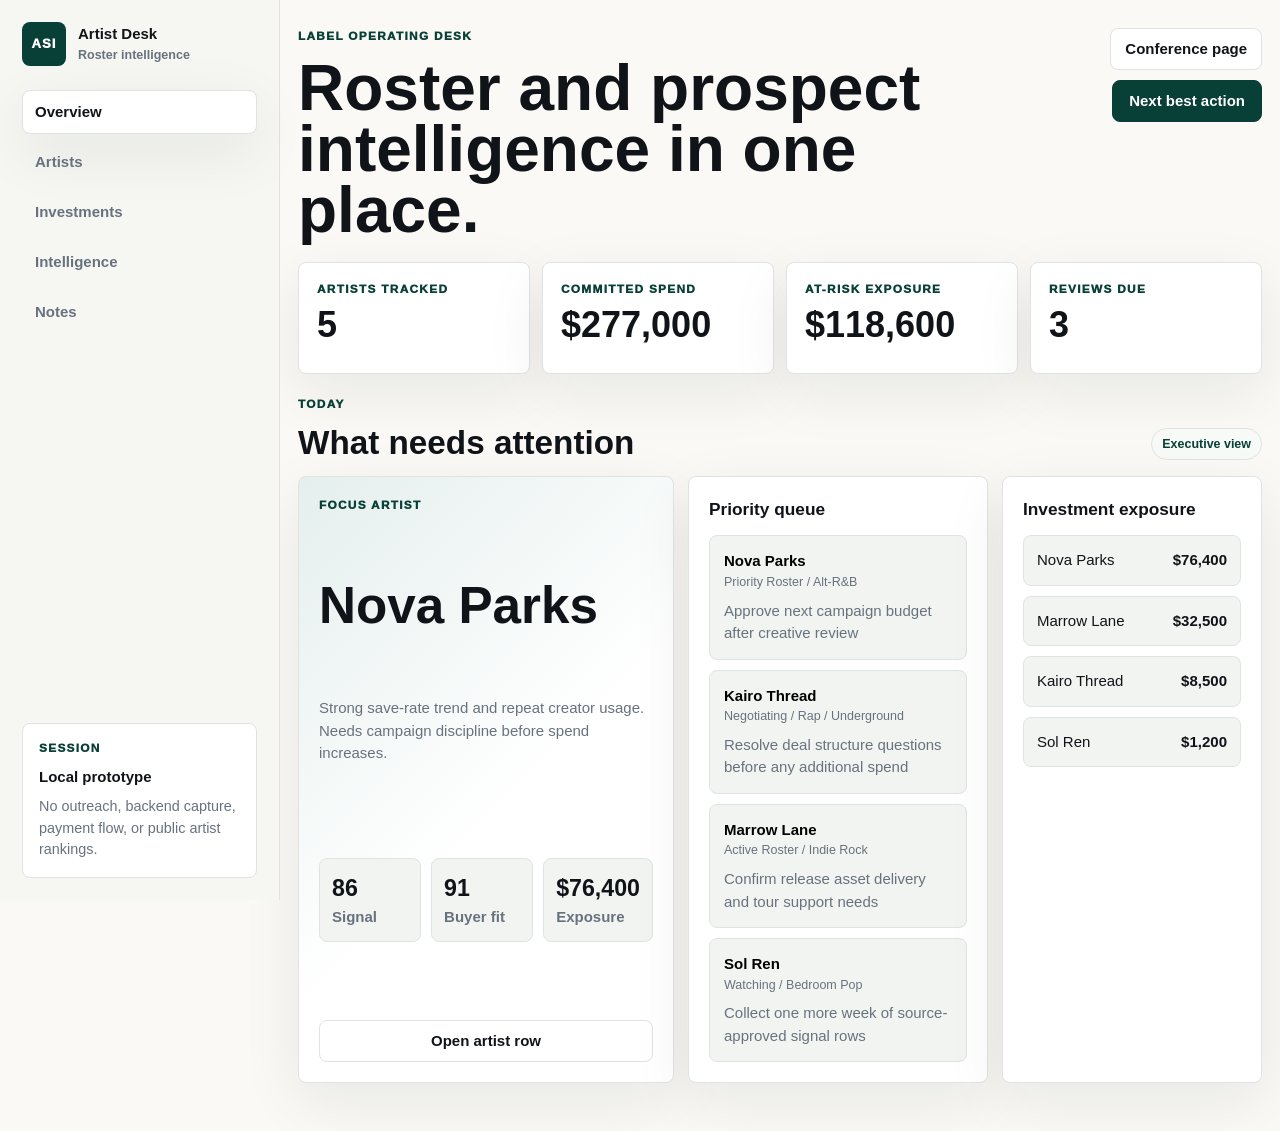
==== commit ab1fdebe: "Simplify ASI into artist operating desk" ====
--- a/index.html
+++ b/index.html
@@ -5,412 +5,196 @@
     <meta name="viewport" content="width=device-width, initial-scale=1" />
     <meta
       name="description"
-      content="A&R prospect review dashboard."
+      content="Artist roster and prospect intelligence dashboard for label teams."
     />
-    <title>A&R Prospect Desk</title>
-    <link rel="stylesheet" href="./styles.css?v=20260808-live-cleanup" />
+    <title>Artist Operating Desk</title>
+    <link rel="stylesheet" href="./styles.css?v=20260824-label-operating-desk" />
   </head>
   <body>
-    <header class="topbar">
-      <div>
-        <p class="eyebrow">Artist Signal Intelligence / Label A&amp;R</p>
-        <h1>A&amp;R Prospect Desk</h1>
-      </div>
-      <div class="status-stack" aria-label="Desk status">
-        <span class="status-pill">Review queue</span>
-        <span class="status-pill">Source labels</span>
-        <span class="status-pill gate">No outbound</span>
-      </div>
-    </header>
-
-    <main class="app-shell">
-      <section class="control-band" aria-label="Buyer mode and session summary">
-        <div class="mode-control">
-          <label for="buyerMode">Buyer lens</label>
-          <select id="buyerMode"></select>
+    <div class="app-frame">
+      <aside class="sidebar" aria-label="Workspace navigation">
+        <a class="brand-lockup" href="./index.html" aria-label="Artist Operating Desk home">
+          <span class="brand-mark">ASI</span>
+          <span>
+            <strong>Artist Desk</strong>
+            <small>Roster intelligence</small>
+          </span>
+        </a>
+
+        <nav class="side-nav" aria-label="Primary views">
+          <button class="nav-item is-active" type="button" data-view="overview">Overview</button>
+          <button class="nav-item" type="button" data-view="artists">Artists</button>
+          <button class="nav-item" type="button" data-view="investments">Investments</button>
+          <button class="nav-item" type="button" data-view="intelligence">Intelligence</button>
+          <button class="nav-item" type="button" data-view="notes">Notes</button>
+        </nav>
+
+        <div class="sidebar-card">
+          <span>Session</span>
+          <strong>Local prototype</strong>
+          <p>No outreach, backend capture, payment flow, or public artist rankings.</p>
         </div>
-        <div class="mode-summary" id="modeSummary"></div>
-        <div class="safety-callout">
-          <strong>Session state:</strong>
-          local dataset, local notes, no outbound actions.
-        </div>
-      </section>
-
-      <nav class="tabs" aria-label="Dashboard views">
-        <button class="tab is-active" type="button" data-tab="watchlist">Watchlist</button>
-        <button class="tab" type="button" data-tab="brief">Artist Brief</button>
-        <button class="tab" type="button" data-tab="timeline">Timeline / Network</button>
-        <button class="tab" type="button" data-tab="evidence">Signal Evidence</button>
-        <button class="tab" type="button" data-tab="scoring">Scoring</button>
-        <button class="tab" type="button" data-tab="compare">Compare</button>
-        <button class="tab" type="button" data-tab="notes">A&R Notes</button>
-        <button class="tab" type="button" data-tab="learning">Learning Review</button>
-        <button class="tab" type="button" data-tab="strategy">Strategy</button>
-        <button class="tab" type="button" data-tab="report">Report</button>
-        <button class="tab" type="button" data-tab="questionnaire">Requirements</button>
-        <button class="tab" type="button" data-tab="discovery">TikTok Discovery</button>
-        <button class="tab" type="button" data-tab="import">Local Import</button>
-        <button class="tab" type="button" data-tab="gates">Controls</button>
-      </nav>
-
-      <section class="tab-panel is-active" id="watchlist" aria-labelledby="watchlist-title">
-        <div class="section-heading">
+      </aside>
+
+      <main class="workspace">
+        <header class="workspace-header">
           <div>
-            <p class="eyebrow">Prospect desk</p>
-            <h2 id="watchlist-title">Genre-lane review queue</h2>
-          </div>
-          <div class="queue-summary" id="queueSummary"></div>
-        </div>
-        <div class="workflow-strip" aria-label="A&amp;R review workflow">
-          <span>1. Pick genre lane</span>
-          <span>2. Sort by buyer fit</span>
-          <span>3. Open evidence</span>
-          <span>4. Save A&amp;R decision</span>
-        </div>
-        <div class="filter-bar" aria-label="Watchlist filters">
-          <label>
-            Prospect search
-            <input id="searchInput" type="search" placeholder="Name, scene, signal, risk, strategy" />
-          </label>
-          <label>
-            Genre lane
-            <select id="genreFilter">
-              <option value="all">All genre lanes</option>
-              <option value="Alt-R&B">Alt-R&B</option>
-              <option value="Rap / Pop">Rap / Pop</option>
-              <option value="Indie Rock">Indie Rock</option>
-              <option value="Bedroom Pop">Bedroom Pop</option>
-            </select>
-          </label>
-          <label>
-            Confidence
-            <select id="confidenceFilter">
-              <option value="all">All confidence</option>
-              <option>High</option>
-              <option>Medium</option>
-              <option>Low</option>
-              <option>Insufficient</option>
-            </select>
-          </label>
-          <label>
-            Minimum buyer fit
-            <input id="minimumFit" type="number" min="0" max="100" step="5" value="0" />
-          </label>
-          <label>
-            Sort
-            <select id="sortInput">
-              <option value="buyerFit">Buyer fit</option>
-              <option value="baseScore">Base score</option>
-              <option value="confidence">Confidence</option>
-              <option value="name">Name</option>
-            </select>
-          </label>
-        </div>
-        <div class="prospect-desk">
-          <div class="watchlist-grid" id="watchlistGrid"></div>
-          <aside class="active-prospect-panel" id="activeProspectPanel"></aside>
-        </div>
-      </section>
-
-      <section class="tab-panel" id="brief" aria-labelledby="brief-title">
-        <div class="section-heading">
-          <p class="eyebrow">Granular artist intelligence</p>
-          <h2 id="brief-title">Artist brief</h2>
-        </div>
-        <div class="detail-grid">
-          <article class="detail-panel" id="artistBrief"></article>
-          <aside class="detail-panel muted-panel" id="riskPanel"></aside>
-        </div>
-      </section>
-
-      <section class="tab-panel" id="timeline" aria-labelledby="timeline-title">
-        <div class="section-heading">
-          <div>
-            <p class="eyebrow">Granular intelligence</p>
-            <h2 id="timeline-title">Timeline and network context</h2>
-          </div>
-          <span class="status-pill">Source labeled</span>
-        </div>
-        <div class="timeline-layout">
-          <div class="timeline-list" id="timelineList"></div>
-          <aside class="detail-panel" id="networkPanel"></aside>
-        </div>
-      </section>
-
-      <section class="tab-panel" id="evidence" aria-labelledby="evidence-title">
-        <div class="section-heading">
-          <p class="eyebrow">Source-separated evidence</p>
-          <h2 id="evidence-title">Signal evidence</h2>
-        </div>
-        <div class="evidence-list" id="evidenceList"></div>
-      </section>
-
-      <section class="tab-panel" id="scoring" aria-labelledby="scoring-title">
-        <div class="section-heading">
-          <p class="eyebrow">Reliability-first scoring</p>
-          <h2 id="scoring-title">Scoring model v0</h2>
-        </div>
-        <div class="score-layout">
-          <div class="score-bars" id="scoreBars"></div>
-          <div class="detail-panel" id="scoreExplainer">
-          </div>
-        </div>
-      </section>
-
-      <section class="tab-panel" id="compare" aria-labelledby="compare-title">
-        <div class="section-heading">
-          <div>
-            <p class="eyebrow">Buyer-fit comparison</p>
-            <h2 id="compare-title">Artist comparison</h2>
-          </div>
-          <span class="status-pill">Current filters apply</span>
-        </div>
-        <div class="compare-table-wrap">
-          <table class="compare-table" id="compareTable"></table>
-        </div>
-      </section>
-
-      <section class="tab-panel" id="notes" aria-labelledby="notes-title">
-        <div class="section-heading">
-          <p class="eyebrow">Human feedback loop</p>
-          <h2 id="notes-title">A&R notes</h2>
-        </div>
-        <div class="notes-grid">
-          <form class="notes-form" id="notesForm">
-            <label>
-              Decision
-              <select id="decisionInput">
-                <option>Watch</option>
-                <option>Shortlist</option>
-                <option>Pass</option>
-                <option>Contact later</option>
-                <option>Needs more research</option>
+            <p class="eyebrow">Label operating desk</p>
+            <h1>Roster and prospect intelligence in one place.</h1>
+          </div>
+          <div class="header-actions" aria-label="Workspace actions">
+            <a class="text-link" href="./conference.html">Conference page</a>
+            <button class="primary-button" type="button" id="nextActionButton">Next best action</button>
+          </div>
+        </header>
+
+        <section class="priority-strip" aria-label="Today summary">
+          <article>
+            <span>Artists tracked</span>
+            <strong id="metricArtists">0</strong>
+          </article>
+          <article>
+            <span>Committed spend</span>
+            <strong id="metricCommitted">$0</strong>
+          </article>
+          <article>
+            <span>At-risk exposure</span>
+            <strong id="metricRisk">$0</strong>
+          </article>
+          <article>
+            <span>Reviews due</span>
+            <strong id="metricReviews">0</strong>
+          </article>
+        </section>
+
+        <section class="view-panel is-active" id="overview" aria-labelledby="overview-title">
+          <div class="section-heading">
+            <div>
+              <p class="eyebrow">Today</p>
+              <h2 id="overview-title">What needs attention</h2>
+            </div>
+            <span class="status-pill">Executive view</span>
+          </div>
+
+          <div class="overview-grid">
+            <article class="panel hero-panel" id="focusArtist"></article>
+            <article class="panel">
+              <h3>Priority queue</h3>
+              <div class="action-list" id="priorityQueue"></div>
+            </article>
+            <article class="panel">
+              <h3>Investment exposure</h3>
+              <div class="money-stack" id="exposureStack"></div>
+            </article>
+          </div>
+        </section>
+
+        <section class="view-panel" id="artists" aria-labelledby="artists-title">
+          <div class="section-heading">
+            <div>
+              <p class="eyebrow">Artists</p>
+              <h2 id="artists-title">Roster and prospects</h2>
+            </div>
+            <div class="filter-row" aria-label="Artist filters">
+              <input id="artistSearch" type="search" placeholder="Search artist, genre, manager, status" />
+              <select id="statusFilter">
+                <option value="all">All statuses</option>
+                <option value="Prospect">Prospect</option>
+                <option value="Watching">Watching</option>
+                <option value="Negotiating">Negotiating</option>
+                <option value="Active Roster">Active Roster</option>
+                <option value="Priority Roster">Priority Roster</option>
               </select>
-            </label>
-            <label>
-              Pass or caution reason
-              <select id="reasonInput"></select>
-            </label>
-            <label>
-              Human learning note
-              <textarea id="noteInput" rows="5" maxlength="420"></textarea>
-            </label>
-            <p class="import-status">Notes save to this browser session.</p>
-            <button type="submit">Save local note</button>
-          </form>
-          <div class="detail-panel" id="savedNote"></div>
-        </div>
-      </section>
-
-      <section class="tab-panel" id="learning" aria-labelledby="learning-title">
-        <div class="section-heading">
-          <div>
-            <p class="eyebrow">Human feedback / AI learning</p>
-            <h2 id="learning-title">Recommendation review</h2>
-          </div>
-          <span class="status-pill">Propose changes only</span>
-        </div>
-        <div class="learning-grid">
-          <article class="detail-panel" id="learningPanel"></article>
-          <aside class="detail-panel muted-panel" id="feedbackPanel"></aside>
-        </div>
-      </section>
-
-      <section class="tab-panel" id="strategy" aria-labelledby="strategy-title">
-        <div class="section-heading">
-          <p class="eyebrow">Boardroom-usable action</p>
-          <h2 id="strategy-title">Strategy recommendation</h2>
-        </div>
-        <article class="detail-panel" id="strategyPanel"></article>
-      </section>
-
-      <section class="tab-panel" id="report" aria-labelledby="report-title">
-        <div class="section-heading">
-          <div>
-            <p class="eyebrow">Scouting packet</p>
-            <h2 id="report-title">Report preview</h2>
-          </div>
-          <div class="export-actions" aria-label="Report export controls">
-            <button class="secondary-button" type="button" id="copyReportButton">Copy Markdown</button>
-            <button type="button" id="downloadReportButton">Download Markdown</button>
-          </div>
-        </div>
-        <p class="export-status" id="exportStatus">Exports are generated in this browser session.</p>
-        <pre class="report-box" id="reportPreview"></pre>
-      </section>
-
-      <section class="tab-panel" id="questionnaire" aria-labelledby="questionnaire-title">
-        <div class="section-heading">
-          <div>
-            <p class="eyebrow">Buyer configuration</p>
-            <h2 id="questionnaire-title">Requirements</h2>
-          </div>
-          <div class="export-actions" aria-label="Questionnaire export controls">
-            <button class="secondary-button" type="button" id="copyQuestionnaireButton">Copy Packet</button>
-            <button type="button" id="downloadQuestionnaireButton">Download Packet</button>
-          </div>
-        </div>
-        <div class="questionnaire-grid">
-          <form class="import-panel" id="questionnaireForm">
-            <label>
-              Buyer segment
-              <select id="buyerSegmentInput">
-                <option>Independent distributor / label services</option>
-                <option>Independent label</option>
-                <option>Major-label A&R</option>
-                <option>Management company</option>
-                <option>Playlist / marketing team</option>
-                <option>Brand / music partnership buyer</option>
-              </select>
-            </label>
-            <label>
-              Genres, scenes, or markets to prioritize
-              <textarea id="marketInput" rows="4" maxlength="600"></textarea>
-            </label>
-            <label>
-              Deal or campaign goal
-              <textarea id="goalInput" rows="4" maxlength="600"></textarea>
-            </label>
-            <label>
-              Must-have signals
-              <textarea id="mustHaveInput" rows="4" maxlength="600"></textarea>
-            </label>
-            <label>
-              Automatic pass or caution criteria
-              <textarea id="passCriteriaInput" rows="4" maxlength="600"></textarea>
-            </label>
-            <label>
-              Existing systems or handoff format
-              <textarea id="integrationInput" rows="4" maxlength="600"></textarea>
-            </label>
-            <button type="submit">Generate requirement packet</button>
-            <p class="import-status" id="questionnaireStatus">Packet renders locally only.</p>
-          </form>
-          <pre class="report-box compact-report" id="questionnairePreview"></pre>
-        </div>
-      </section>
-
-      <section class="tab-panel" id="discovery" aria-labelledby="discovery-title">
-        <div class="section-heading">
-          <div>
-            <p class="eyebrow">Discovery intake</p>
-            <h2 id="discovery-title">TikTok discovery</h2>
-          </div>
-          <div class="export-actions" aria-label="Discovery packet controls">
-            <button class="secondary-button" type="button" id="sampleDiscoveryButton">Insert sample rows</button>
-            <button class="secondary-button" type="button" id="copyApiPacketButton">Copy API Packet</button>
-            <button type="button" id="copyDiscoveryPacketButton">Copy Review Packet</button>
-          </div>
-        </div>
-        <div class="discovery-grid">
-          <form class="import-panel" id="discoveryForm">
-            <label>
-              Approved data path
-              <select id="apiProviderInput">
-                <option value="approved-provider">Licensed API/provider</option>
-                <option value="tiktok-research-api">Research API, if eligible</option>
-                <option value="manual-analyst-export">Manual analyst export</option>
-              </select>
-            </label>
-            <label>
-              Discovery objective
-              <input id="discoveryObjectiveInput" type="search" placeholder="Find unsigned alt-R&B artists gaining early creator pull" />
-            </label>
-            <label>
-              Query seeds
-              <textarea id="discoverySeedsInput" rows="5" spellcheck="false" placeholder="hashtags, keywords, scene terms, city names, sound IDs, usernames"></textarea>
-            </label>
-            <label>
-              Result rows
-              <textarea id="discoveryRowsInput" rows="14" spellcheck="false" placeholder="Paste CSV rows or JSON array from an approved source. Required columns/fields: handle, displayName, caption, url. Optional: soundTitle, hashtags, region, observedDate, views, likes, comments, shares."></textarea>
-            </label>
-            <div class="button-row">
-              <button type="submit">Cluster candidates</button>
-              <button class="secondary-button" type="button" id="copyQueryPlanButton">Copy Query Plan</button>
-            </div>
-            <p class="import-status" id="discoveryStatus">Source rows must come from an approved data path.</p>
-          </form>
-          <div class="discovery-results">
-            <article class="detail-panel api-panel">
-              <div>
-                <p class="eyebrow">Server-side connector</p>
-                <h3>API adapter contract</h3>
-              </div>
-              <ul class="check-list compact-list">
-                <li>Credentials stay server-side.</li>
-                <li>Adapter returns normalized rows.</li>
-                <li>Human review is required before import.</li>
-              </ul>
-              <pre class="schema-box" id="apiPacketPreview"></pre>
-            </article>
-            <article class="detail-panel">
-              <h3>Query plan</h3>
-              <pre class="schema-box" id="queryPlanPreview"></pre>
-            </article>
-            <article class="detail-panel">
-              <h3>Candidate clusters</h3>
-              <div class="candidate-list" id="candidateList"></div>
-            </article>
-            <article class="detail-panel">
-              <h3>Review packet preview</h3>
-              <pre class="schema-box tall-schema" id="discoveryPacketPreview"></pre>
-            </article>
-          </div>
-        </div>
-      </section>
-
-      <section class="tab-panel" id="import" aria-labelledby="import-title">
-        <div class="section-heading">
-          <div>
-            <p class="eyebrow">Local analysis intake</p>
-            <h2 id="import-title">Artist packet import</h2>
-          </div>
-          <button class="quiet-button" type="button" id="resetFixturesButton">Reset dataset</button>
-        </div>
-        <div class="import-grid">
-          <form class="import-panel" id="importForm">
-            <label>
-              Load artist-analysis JSON
-              <input id="importFile" type="file" accept="application/json,.json" />
-            </label>
-            <label>
-              Or paste JSON
-              <textarea id="importInput" rows="14" spellcheck="false"></textarea>
-            </label>
-            <div class="button-row">
-              <button type="submit">Load into dashboard</button>
-              <button class="secondary-button" type="button" id="sampleImportButton">Insert template</button>
-            </div>
-            <p class="import-status" id="importStatus">No packet loaded. Current dashboard uses the fixture dataset.</p>
-          </form>
-          <aside class="detail-panel">
-            <h3>Import rules</h3>
-            <ul class="check-list">
-              <li>Runs in this browser session.</li>
-              <li>No upload, backend call, API call, or sync.</li>
-              <li>Use reviewed public evidence only.</li>
-              <li>Keep source URLs, confidence, observed dates, and unknowns explicit.</li>
-            </ul>
-            <h3>Expected shape</h3>
-            <pre class="schema-box" id="schemaPreview"></pre>
-          </aside>
-        </div>
-      </section>
-
-      <section class="tab-panel" id="gates" aria-labelledby="gates-title">
-        <div class="section-heading">
-          <p class="eyebrow">System controls</p>
-          <h2 id="gates-title">Control state</h2>
-        </div>
-        <div class="gate-grid" id="gateGrid"></div>
-      </section>
-    </main>
-
-    <footer>
-      <span>A&amp;R Prospect Desk</span>
-      <span>Session-only review surface</span>
-    </footer>
-
-    <script src="./app.js?v=20260808-live-cleanup"></script>
+            </div>
+          </div>
+          <div class="table-card">
+            <table class="artist-table">
+              <thead>
+                <tr>
+                  <th>Artist</th>
+                  <th>Status</th>
+                  <th>Lane</th>
+                  <th>Owner</th>
+                  <th>Spend</th>
+                  <th>Next action</th>
+                </tr>
+              </thead>
+              <tbody id="artistRows"></tbody>
+            </table>
+          </div>
+        </section>
+
+        <section class="view-panel" id="investments" aria-labelledby="investments-title">
+          <div class="section-heading">
+            <div>
+              <p class="eyebrow">Finance</p>
+              <h2 id="investments-title">Artist investment tracking</h2>
+            </div>
+            <span class="status-pill">Fictional sample data</span>
+          </div>
+          <div class="investment-layout">
+            <article class="panel">
+              <h3>Portfolio summary</h3>
+              <div class="portfolio-bars" id="portfolioBars"></div>
+            </article>
+            <article class="panel">
+              <h3>Spend by artist</h3>
+              <div class="investment-list" id="investmentList"></div>
+            </article>
+          </div>
+        </section>
+
+        <section class="view-panel" id="intelligence" aria-labelledby="intelligence-title">
+          <div class="section-heading">
+            <div>
+              <p class="eyebrow">Signals</p>
+              <h2 id="intelligence-title">Discovery and roster intelligence</h2>
+            </div>
+            <span class="status-pill">Human review first</span>
+          </div>
+          <div class="intel-grid" id="intelGrid"></div>
+        </section>
+
+        <section class="view-panel" id="notes" aria-labelledby="notes-title">
+          <div class="section-heading">
+            <div>
+              <p class="eyebrow">Team memory</p>
+              <h2 id="notes-title">Shared notes and decisions</h2>
+            </div>
+            <span class="status-pill">Browser session only</span>
+          </div>
+          <div class="notes-layout">
+            <form class="panel notes-form" id="noteForm">
+              <label>
+                Artist
+                <select id="noteArtist"></select>
+              </label>
+              <label>
+                Decision
+                <select id="noteDecision">
+                  <option>Watch</option>
+                  <option>Shortlist</option>
+                  <option>Increase budget</option>
+                  <option>Hold spend</option>
+                  <option>Pass</option>
+                  <option>Needs more research</option>
+                </select>
+              </label>
+              <label>
+                Team note
+                <textarea id="noteText" rows="5" maxlength="420" placeholder="Add the human reason behind the decision."></textarea>
+              </label>
+              <button class="primary-button" type="submit">Save local note</button>
+            </form>
+            <article class="panel">
+              <h3>Recent decisions</h3>
+              <div class="note-list" id="noteList"></div>
+            </article>
+          </div>
+        </section>
+      </main>
+    </div>
+
+    <script src="./app.js?v=20260824-label-operating-desk"></script>
   </body>
 </html>
--- a/styles.css
+++ b/styles.css
@@ -1,38 +1,28 @@
 :root {
   color-scheme: light;
-  --ink: #111923;
-  --muted: #5b6674;
-  --paper: #f6f4ef;
+  --ink: #101419;
+  --muted: #68727e;
+  --soft: #f2f4f1;
+  --paper: #faf9f5;
   --panel: #ffffff;
-  --panel-2: #eef3f5;
-  --line: #d7dce0;
-  --strong-line: #aeb8bf;
-  --teal: #0c6b68;
-  --teal-dark: #074846;
-  --gold: #b27b16;
-  --red: #a33f32;
-  --blue: #285f9f;
-  --green: #3f7c4b;
-  --shadow: 0 22px 70px rgba(17, 25, 35, 0.10);
+  --line: #dfe4e2;
+  --line-strong: #c5cecb;
+  --green: #0d6f5e;
+  --green-dark: #083f36;
+  --blue: #2d5f9a;
+  --shadow: 0 18px 60px rgba(16, 20, 25, 0.08);
 }
 
 * {
   box-sizing: border-box;
-}
-
-html {
-  scroll-behavior: smooth;
 }
 
 body {
   min-width: 320px;
   margin: 0;
   color: var(--ink);
-  background:
-    linear-gradient(135deg, rgba(12, 107, 104, 0.10), transparent 34%),
-    linear-gradient(225deg, rgba(178, 123, 22, 0.13), transparent 28%),
-    var(--paper);
-  font: 16px/1.5 Inter, "Avenir Next", "Segoe UI", Arial, sans-serif;
+  background: var(--paper);
+  font: 15px/1.5 Inter, "Avenir Next", "Segoe UI", Arial, sans-serif;
 }
 
 button,
@@ -42,16 +32,13 @@
   font: inherit;
 }
 
-.topbar {
-  display: flex;
-  min-height: 138px;
-  align-items: center;
-  justify-content: space-between;
-  gap: 24px;
-  padding: 30px clamp(18px, 5vw, 56px);
-  border-bottom: 1px solid var(--line);
-  background: rgba(255, 255, 255, 0.78);
-  backdrop-filter: blur(18px);
+button {
+  cursor: pointer;
+}
+
+a {
+  color: inherit;
+  text-decoration: none;
 }
 
 h1,
@@ -61,1253 +48,583 @@
   margin-top: 0;
 }
 
+.app-frame {
+  display: grid;
+  grid-template-columns: 280px minmax(0, 1fr);
+  min-height: 100vh;
+}
+
+.sidebar {
+  position: sticky;
+  top: 0;
+  display: flex;
+  flex-direction: column;
+  gap: 24px;
+  height: 100vh;
+  padding: 22px;
+  border-right: 1px solid var(--line);
+  background: #f6f7f2;
+}
+
+.brand-lockup {
+  display: flex;
+  gap: 12px;
+  align-items: center;
+}
+
+.brand-mark {
+  display: grid;
+  width: 44px;
+  height: 44px;
+  place-items: center;
+  border-radius: 8px;
+  color: #fff;
+  background: var(--green-dark);
+  font-size: 0.82rem;
+  font-weight: 950;
+  letter-spacing: 0.08em;
+}
+
+.brand-lockup strong,
+.brand-lockup small {
+  display: block;
+}
+
+.brand-lockup small {
+  color: var(--muted);
+  font-weight: 800;
+}
+
+.side-nav {
+  display: grid;
+  gap: 6px;
+}
+
+.nav-item {
+  min-height: 44px;
+  padding: 0 12px;
+  border: 1px solid transparent;
+  border-radius: 8px;
+  color: var(--muted);
+  background: transparent;
+  font-weight: 900;
+  text-align: left;
+}
+
+.nav-item:hover,
+.nav-item.is-active {
+  color: var(--ink);
+  border-color: var(--line);
+  background: #fff;
+}
+
+.nav-item.is-active {
+  box-shadow: var(--shadow);
+}
+
+.sidebar-card {
+  margin-top: auto;
+  padding: 16px;
+  border: 1px solid var(--line);
+  border-radius: 8px;
+  background: #fff;
+}
+
+.sidebar-card span,
+.eyebrow,
+.panel-kicker,
+.priority-strip span {
+  display: block;
+  color: var(--green-dark);
+  font-size: 0.74rem;
+  font-weight: 950;
+  letter-spacing: 0.11em;
+  text-transform: uppercase;
+}
+
+.sidebar-card strong {
+  display: block;
+  margin: 8px 0;
+}
+
+.sidebar-card p {
+  margin-bottom: 0;
+  color: var(--muted);
+  font-size: 0.9rem;
+}
+
+.workspace {
+  width: min(1260px, calc(100% - 36px));
+  margin: 0 auto;
+  padding: 28px 0 48px;
+}
+
+.workspace-header {
+  display: flex;
+  gap: 24px;
+  align-items: flex-start;
+  justify-content: space-between;
+  margin-bottom: 20px;
+}
+
 h1 {
-  max-width: 760px;
+  max-width: 820px;
   margin-bottom: 0;
-  font-size: clamp(2.1rem, 5.2vw, 4.7rem);
-  line-height: 0.95;
+  font-size: clamp(2.2rem, 5vw, 4.5rem);
+  line-height: 0.96;
   letter-spacing: 0;
-}
-
-.topbar-copy {
-  max-width: 680px;
-  margin: 14px 0 0;
-  color: var(--muted);
-  font-size: 1.05rem;
 }
 
 h2 {
   margin-bottom: 0;
-  font-size: clamp(1.55rem, 3vw, 2.3rem);
+  font-size: clamp(1.45rem, 2.6vw, 2.45rem);
   line-height: 1.05;
+  letter-spacing: 0;
 }
 
 h3 {
-  margin-bottom: 10px;
-  font-size: 1.05rem;
-}
-
-.eyebrow {
-  margin-bottom: 8px;
-  color: var(--teal-dark);
-  font-size: 0.75rem;
+  margin-bottom: 12px;
+  font-size: 1.08rem;
+}
+
+.header-actions {
+  display: flex;
+  flex-wrap: wrap;
+  gap: 10px;
+  justify-content: flex-end;
+}
+
+.primary-button,
+.secondary-button,
+.text-link {
+  display: inline-flex;
+  min-height: 42px;
+  align-items: center;
+  justify-content: center;
+  border-radius: 8px;
   font-weight: 900;
-  letter-spacing: 0.12em;
-  text-transform: uppercase;
-}
-
-.status-stack {
-  display: flex;
-  flex-wrap: wrap;
-  justify-content: flex-end;
-  gap: 8px;
-}
-
-.status-pill {
+  white-space: nowrap;
+}
+
+.primary-button {
+  padding: 0 16px;
+  border: 1px solid var(--green-dark);
+  color: #fff;
+  background: var(--green-dark);
+}
+
+.secondary-button,
+.text-link {
+  padding: 0 14px;
+  border: 1px solid var(--line);
+  color: var(--ink);
+  background: #fff;
+}
+
+.priority-strip {
+  display: grid;
+  grid-template-columns: repeat(4, 1fr);
+  gap: 12px;
+  margin-bottom: 22px;
+}
+
+.priority-strip article,
+.panel,
+.table-card {
+  border: 1px solid var(--line);
+  border-radius: 8px;
+  background: var(--panel);
+  box-shadow: var(--shadow);
+}
+
+.priority-strip article {
+  min-height: 112px;
+  padding: 18px;
+}
+
+.priority-strip strong {
+  display: block;
+  margin-top: 8px;
+  font-size: clamp(1.6rem, 3vw, 2.25rem);
+  line-height: 1;
+}
+
+.view-panel {
+  display: none;
+}
+
+.view-panel.is-active {
+  display: block;
+}
+
+.section-heading {
+  display: flex;
+  gap: 18px;
+  align-items: end;
+  justify-content: space-between;
+  margin: 12px 0 16px;
+}
+
+.status-pill,
+.status-tag {
   display: inline-flex;
+  min-height: 30px;
   align-items: center;
-  min-height: 34px;
-  padding: 7px 10px;
+  padding: 6px 10px;
   border: 1px solid var(--line);
   border-radius: 999px;
-  color: var(--teal-dark);
-  background: #fff;
-  font-size: 0.82rem;
-  font-weight: 800;
+  color: var(--green-dark);
+  background: #f7faf7;
+  font-size: 0.78rem;
+  font-weight: 900;
   white-space: nowrap;
 }
 
-.status-pill.gate {
-  color: #fff;
-  border-color: var(--red);
-  background: var(--red);
-}
-
-.app-shell {
-  width: min(1440px, calc(100% - 32px));
-  margin: 0 auto;
-  padding: 24px 0 48px;
-}
-
-.control-band {
-  display: grid;
-  grid-template-columns: minmax(220px, 300px) 1fr minmax(240px, 340px);
+.overview-grid {
+  display: grid;
+  grid-template-columns: minmax(0, 1.2fr) minmax(300px, 0.9fr) minmax(260px, 0.7fr);
   gap: 14px;
-  align-items: stretch;
-  margin-bottom: 16px;
-}
-
-.mode-control,
-.mode-summary,
-.safety-callout,
-.detail-panel,
-.notes-form,
-.report-box {
+}
+
+.panel {
+  min-width: 0;
+  padding: 20px;
+}
+
+.hero-panel {
+  min-height: 360px;
+  display: flex;
+  flex-direction: column;
+  justify-content: space-between;
+  background:
+    linear-gradient(135deg, rgba(13, 111, 94, 0.11), transparent 55%),
+    #fff;
+}
+
+.hero-panel h3 {
+  margin: 12px 0;
+  font-size: clamp(2rem, 4vw, 3.5rem);
+  line-height: 0.95;
+}
+
+.hero-panel p,
+.panel p,
+.queue-item em,
+.artist-table small,
+.investment-item span,
+.note-item p {
+  color: var(--muted);
+}
+
+.focus-stats {
+  display: grid;
+  grid-template-columns: repeat(3, 1fr);
+  gap: 10px;
+  margin: 24px 0;
+}
+
+.focus-stats span,
+.money-row,
+.bar-row,
+.investment-item,
+.note-item {
   border: 1px solid var(--line);
   border-radius: 8px;
-  background: var(--panel);
-  box-shadow: var(--shadow);
-}
-
-.mode-control {
+  background: var(--soft);
+}
+
+.focus-stats span {
+  padding: 12px;
+  color: var(--muted);
+  font-weight: 850;
+}
+
+.focus-stats strong {
+  display: block;
+  color: var(--ink);
+  font-size: 1.45rem;
+}
+
+.action-list,
+.money-stack,
+.portfolio-bars,
+.investment-list,
+.note-list {
+  display: grid;
+  gap: 10px;
+}
+
+.queue-item {
+  display: grid;
+  gap: 8px;
+  width: 100%;
   padding: 14px;
-}
-
-label {
-  display: grid;
-  gap: 7px;
-  color: var(--muted);
-  font-size: 0.82rem;
-  font-weight: 900;
-}
-
+  border: 1px solid var(--line);
+  border-radius: 8px;
+  background: var(--soft);
+  text-align: left;
+}
+
+.queue-item strong,
+.queue-item small {
+  display: block;
+}
+
+.queue-item small {
+  color: var(--muted);
+}
+
+.queue-item em {
+  font-style: normal;
+}
+
+.money-row {
+  display: flex;
+  justify-content: space-between;
+  gap: 12px;
+  padding: 13px;
+}
+
+.filter-row {
+  display: grid;
+  grid-template-columns: minmax(220px, 340px) 190px;
+  gap: 10px;
+}
+
+input,
 select,
 textarea {
   width: 100%;
-  border: 1px solid var(--strong-line);
+  border: 1px solid var(--line-strong);
   border-radius: 8px;
   color: var(--ink);
   background: #fff;
 }
 
+input,
 select {
   min-height: 42px;
-  padding: 0 10px;
+  padding: 0 12px;
 }
 
 textarea {
+  padding: 12px;
   resize: vertical;
-  padding: 10px;
-}
-
-input[type="file"] {
+}
+
+label {
+  display: grid;
+  gap: 7px;
+  color: var(--muted);
+  font-size: 0.82rem;
+  font-weight: 900;
+}
+
+.table-card {
+  overflow-x: auto;
+}
+
+.artist-table {
   width: 100%;
-  min-height: 42px;
-  padding: 8px;
-  border: 1px solid var(--strong-line);
-  border-radius: 8px;
-  background: #fff;
-}
-
-input[type="search"],
-input[type="number"] {
-  width: 100%;
-  min-height: 42px;
-  padding: 0 10px;
-  border: 1px solid var(--strong-line);
-  border-radius: 8px;
-  color: var(--ink);
-  background: #fff;
-}
-
-.mode-summary,
-.safety-callout {
-  padding: 14px 16px;
-  color: var(--muted);
-}
-
-.safety-callout {
-  border-color: rgba(163, 63, 50, 0.35);
-  background: #fff7f5;
-}
-
-.safety-callout strong {
-  color: var(--red);
-}
-
-.tabs {
-  display: flex;
-  gap: 8px;
-  overflow-x: auto;
-  padding: 4px 0 14px;
-}
-
-.tab {
-  min-height: 42px;
-  padding: 0 14px;
-  border: 1px solid var(--line);
+  min-width: 860px;
+  border-collapse: collapse;
+}
+
+.artist-table th,
+.artist-table td {
+  padding: 16px;
+  border-bottom: 1px solid var(--line);
+  text-align: left;
+  vertical-align: top;
+}
+
+.artist-table th {
+  color: var(--muted);
+  font-size: 0.76rem;
+  letter-spacing: 0.08em;
+  text-transform: uppercase;
+}
+
+.artist-table td strong,
+.artist-table td small {
+  display: block;
+}
+
+.artist-table tr:last-child td {
+  border-bottom: 0;
+}
+
+.investment-layout,
+.notes-layout {
+  display: grid;
+  grid-template-columns: minmax(320px, 0.7fr) minmax(0, 1.3fr);
+  gap: 14px;
+}
+
+.bar-row {
+  padding: 14px;
+}
+
+.bar-row div {
+  display: flex;
+  justify-content: space-between;
+  gap: 12px;
+  margin-bottom: 10px;
+}
+
+.bar-row span {
+  color: var(--muted);
+  font-weight: 850;
+}
+
+.bar-row i {
+  display: block;
+  width: var(--bar-width);
+  height: 9px;
   border-radius: 999px;
-  color: var(--muted);
-  background: rgba(255, 255, 255, 0.72);
+  background: linear-gradient(90deg, var(--green), var(--blue));
+}
+
+.investment-item {
+  display: grid;
+  gap: 14px;
+  padding: 15px;
+}
+
+.investment-item strong,
+.investment-item span {
+  display: block;
+}
+
+.investment-item dl {
+  display: grid;
+  grid-template-columns: repeat(3, 1fr);
+  gap: 10px;
+  margin: 0;
+}
+
+.investment-item dt {
+  color: var(--muted);
+  font-size: 0.74rem;
   font-weight: 900;
-  white-space: nowrap;
-  cursor: pointer;
-}
-
-.tab.is-active {
-  color: #fff;
-  border-color: var(--teal);
-  background: var(--teal);
-}
-
-.tab-panel {
-  display: none;
-}
-
-.tab-panel.is-active {
-  display: block;
-}
-
-.section-heading {
-  display: flex;
-  align-items: end;
-  justify-content: space-between;
-  gap: 20px;
-  margin: 12px 0 16px;
-}
-
-.watchlist-grid {
-  display: grid;
-  grid-template-columns: repeat(3, minmax(0, 1fr));
+  text-transform: uppercase;
+}
+
+.investment-item dd {
+  margin: 3px 0 0;
+  font-weight: 900;
+}
+
+.intel-grid {
+  display: grid;
+  grid-template-columns: repeat(3, 1fr);
   gap: 14px;
 }
 
-.filter-bar {
-  display: grid;
-  grid-template-columns: minmax(240px, 1.2fr) repeat(4, minmax(150px, 0.55fr));
-  gap: 12px;
-  margin-bottom: 14px;
-  padding: 14px;
-  border: 1px solid var(--line);
-  border-radius: 8px;
-  background: var(--panel);
-  box-shadow: var(--shadow);
-}
-
-.workflow-strip {
-  display: grid;
-  grid-template-columns: repeat(4, minmax(0, 1fr));
-  gap: 10px;
-  margin-bottom: 14px;
-}
-
-.workflow-strip span {
-  min-height: 42px;
-  padding: 10px 12px;
-  border: 1px solid var(--line);
-  border-radius: 8px;
-  color: var(--muted);
-  background: var(--panel);
-  font-size: 0.84rem;
-  font-weight: 900;
-}
-
-.prospect-desk {
-  display: grid;
-  grid-template-columns: minmax(0, 1fr) minmax(340px, 0.46fr);
-  gap: 14px;
-  align-items: start;
-}
-
-.queue-summary {
-  display: flex;
-  flex-wrap: wrap;
-  gap: 8px;
-  justify-content: flex-end;
-}
-
-.queue-summary span {
-  min-height: 32px;
-  padding: 6px 9px;
-  border: 1px solid var(--line);
-  border-radius: 999px;
-  color: var(--teal-dark);
-  background: #fff;
-  font-size: 0.78rem;
-  font-weight: 900;
-}
-
-.artist-card {
-  display: grid;
-  gap: 14px;
-  min-height: 340px;
-  padding: 18px;
-  border: 1px solid var(--line);
-  border-radius: 8px;
-  background: var(--panel);
-  box-shadow: var(--shadow);
-  cursor: pointer;
-}
-
-.active-prospect-panel {
-  padding: 18px;
-  border: 1px solid var(--line);
-  border-radius: 8px;
-  background: var(--panel);
-  box-shadow: var(--shadow);
-}
-
-.sticky-review {
-  position: sticky;
-  top: 88px;
-}
-
-.active-prospect-head {
-  display: flex;
-  align-items: flex-start;
-  justify-content: space-between;
-  gap: 14px;
-  margin-bottom: 14px;
-}
-
-.decision-grid {
-  display: grid;
-  grid-template-columns: repeat(2, minmax(0, 1fr));
-  gap: 10px;
-  margin: 14px 0 18px;
-}
-
-.panel-action {
-  flex: 1 1 120px;
-  padding: 0 12px;
-}
-
-.artist-card.is-active {
-  border-color: var(--teal);
-  box-shadow: 0 0 0 3px rgba(12, 107, 104, 0.16), var(--shadow);
-}
-
-.card-topline,
-.score-row,
-.metric-row {
+.intel-card {
+  min-height: 270px;
+}
+
+.intel-head {
   display: flex;
   align-items: center;
   justify-content: space-between;
   gap: 12px;
-}
-
-.artist-card h3 {
+  margin-bottom: 24px;
+}
+
+.intel-head > strong {
+  display: grid;
+  width: 48px;
+  height: 48px;
+  place-items: center;
+  border-radius: 8px;
+  color: #fff;
+  background: var(--green-dark);
+}
+
+.intel-card ul {
+  display: grid;
+  gap: 8px;
+  padding-left: 18px;
   margin-bottom: 0;
-  font-size: 1.22rem;
-}
-
-.score-badge {
-  display: grid;
-  place-items: center;
-  width: 68px;
-  height: 68px;
-  border: 6px solid rgba(12, 107, 104, 0.25);
-  border-radius: 50%;
-  color: var(--teal-dark);
-  font-size: 1.35rem;
-  font-weight: 950;
-}
-
-.score-badge.large {
-  width: 78px;
-  height: 78px;
-  font-size: 1.55rem;
-}
-
-.mini-label {
-  color: var(--muted);
-  font-size: 0.78rem;
+  color: var(--muted);
+}
+
+.notes-form {
+  display: grid;
+  gap: 14px;
+  align-content: start;
+}
+
+.note-item {
+  padding: 14px;
+}
+
+.note-item strong,
+.note-item span {
+  display: block;
+}
+
+.note-item span {
+  color: var(--green-dark);
   font-weight: 900;
-  text-transform: uppercase;
-}
-
-.confidence {
-  color: var(--blue);
-  font-weight: 950;
-}
-
-.summary {
-  color: var(--muted);
-}
-
-.signal-strip {
-  display: grid;
-  gap: 8px;
-}
-
-.metric-row {
-  min-height: 30px;
-  font-size: 0.86rem;
-}
-
-.meter {
-  position: relative;
-  width: 52%;
-  height: 9px;
-  overflow: hidden;
-  border-radius: 999px;
-  background: #e6ebef;
-}
-
-.meter span {
-  position: absolute;
-  inset: 0 auto 0 0;
-  width: var(--value);
-  border-radius: inherit;
-  background: var(--teal);
-}
-
-.detail-grid,
-.score-layout,
-.notes-grid,
-.timeline-layout,
-.learning-grid {
-  display: grid;
-  grid-template-columns: minmax(0, 1.35fr) minmax(320px, 0.65fr);
-  gap: 14px;
-}
-
-.discovery-grid {
-  display: grid;
-  grid-template-columns: minmax(340px, 0.82fr) minmax(0, 1.18fr);
-  gap: 16px;
-}
-
-.discovery-results,
-.candidate-list {
-  display: grid;
-  gap: 14px;
-}
-
-.api-panel {
-  display: grid;
-  gap: 12px;
-}
-
-.compact-list {
-  margin: 0;
-}
-
-.detail-panel {
-  padding: 18px;
-}
-
-.muted-panel {
-  background: var(--panel-2);
-}
-
-.detail-panel p:last-child,
-.detail-panel ul:last-child {
-  margin-bottom: 0;
-}
-
-.stat-grid {
-  display: grid;
-  grid-template-columns: repeat(4, minmax(0, 1fr));
-  gap: 10px;
-  margin-top: 16px;
-}
-
-.stat {
-  min-height: 78px;
-  padding: 12px;
-  border: 1px solid var(--line);
-  border-radius: 8px;
-  background: #fff;
-}
-
-.stat strong {
-  display: block;
-  font-size: 1.35rem;
-  line-height: 1;
-}
-
-.evidence-list {
-  display: grid;
-  gap: 12px;
-}
-
-.evidence-item {
-  display: grid;
-  grid-template-columns: minmax(180px, 0.35fr) minmax(0, 1fr) minmax(150px, 0.2fr);
-  gap: 14px;
-  align-items: start;
-  padding: 16px;
-  border: 1px solid var(--line);
-  border-radius: 8px;
-  background: var(--panel);
-}
-
-.tag-row {
-  display: flex;
-  flex-wrap: wrap;
-  gap: 6px;
-  margin-top: 10px;
-}
-
-.tag-row.no-margin {
-  margin-top: 0;
-}
-
-.tag {
-  display: inline-flex;
-  min-height: 28px;
-  align-items: center;
-  padding: 4px 8px;
-  border-radius: 999px;
-  color: var(--teal-dark);
-  background: #e5f1f0;
-  font-size: 0.78rem;
-  font-weight: 850;
-}
-
-.tag.warning {
-  color: var(--red);
-  background: #f7e5e1;
-}
-
-.score-bars {
-  display: grid;
-  gap: 10px;
-}
-
-.score-bar {
-  padding: 13px;
-  border: 1px solid var(--line);
-  border-radius: 8px;
-  background: var(--panel);
-}
-
-.bar-track {
-  position: relative;
-  height: 14px;
-  overflow: hidden;
-  border-radius: 999px;
-  background: #e8ecef;
-}
-
-.bar-track span {
-  position: absolute;
-  inset: 0 auto 0 0;
-  width: var(--value);
-  border-radius: inherit;
-  background: linear-gradient(90deg, var(--teal), var(--gold));
-}
-
-.check-list {
-  padding-left: 20px;
-}
-
-.notes-form {
-  display: grid;
-  gap: 14px;
-  padding: 18px;
-}
-
-.notes-form button,
-.import-panel button,
-.export-actions button,
-.panel-action,
-.quiet-button {
-  min-height: 44px;
-  border: 0;
-  border-radius: 8px;
-  color: #fff;
-  background: var(--teal);
-  font-weight: 950;
-  cursor: pointer;
-}
-
-.quiet-button {
-  padding: 0 14px;
-  color: var(--teal-dark);
-  border: 1px solid var(--line);
-  background: #fff;
-}
-
-.button-row {
-  display: flex;
-  flex-wrap: wrap;
-  gap: 10px;
-}
-
-.export-actions {
-  display: flex;
-  flex-wrap: wrap;
-  gap: 10px;
-  justify-content: flex-end;
-}
-
-.secondary-button {
-  color: var(--teal-dark) !important;
-  border: 1px solid var(--line) !important;
-  background: #fff !important;
-}
-
-.import-grid {
-  display: grid;
-  grid-template-columns: minmax(0, 1fr) minmax(340px, 0.72fr);
-  gap: 14px;
-}
-
-.import-panel {
-  display: grid;
-  gap: 14px;
-  padding: 18px;
-  border: 1px solid var(--line);
-  border-radius: 8px;
-  background: var(--panel);
-  box-shadow: var(--shadow);
-}
-
-.import-status {
-  margin-bottom: 0;
-  color: var(--muted);
-}
-
-.export-status {
-  margin: -8px 0 12px;
-  color: var(--muted);
-  font-size: 0.9rem;
-}
-
-.source-link {
-  color: var(--blue);
-  font-size: 0.84rem;
-  font-weight: 850;
-}
-
-.compare-table-wrap {
-  overflow-x: auto;
-  border: 1px solid var(--line);
-  border-radius: 8px;
-  background: var(--panel);
-  box-shadow: var(--shadow);
-}
-
-.compare-table {
-  width: 100%;
-  min-width: 980px;
-  border-collapse: collapse;
-}
-
-.compare-table th,
-.compare-table td {
-  padding: 12px;
-  border-bottom: 1px solid var(--line);
-  text-align: left;
-  vertical-align: top;
-}
-
-.compare-table th {
-  color: var(--teal-dark);
-  background: #edf5f4;
-  font-size: 0.78rem;
-  text-transform: uppercase;
-}
-
-.table-link {
-  padding: 0;
-  border: 0;
-  color: var(--blue);
-  background: transparent;
-  font: inherit;
-  font-weight: 900;
-  text-align: left;
-  cursor: pointer;
-}
-
-.questionnaire-grid {
-  display: grid;
-  grid-template-columns: minmax(0, 0.9fr) minmax(360px, 1.1fr);
-  gap: 14px;
-}
-
-.compact-report {
-  min-height: 620px;
-}
-
-.empty-state {
-  min-height: 220px;
-}
-
-.schema-box {
-  max-height: 360px;
-  overflow: auto;
-  padding: 12px;
-  border: 1px solid var(--line);
-  border-radius: 8px;
-  background: #f8fafb;
-  color: #26313c;
-  white-space: pre-wrap;
-}
-
-.report-box {
-  min-height: 420px;
-  margin: 0;
-  padding: 18px;
-  overflow-x: auto;
-  white-space: pre-wrap;
-  color: #14212d;
-}
-
-.gate-grid {
-  display: grid;
-  grid-template-columns: repeat(3, minmax(0, 1fr));
-  gap: 12px;
-}
-
-.gate-card {
-  min-height: 118px;
-  padding: 16px;
-  border: 1px solid rgba(163, 63, 50, 0.28);
-  border-radius: 8px;
-  background: #fff8f6;
-}
-
-.gate-card strong {
-  display: block;
-  margin-bottom: 8px;
-  color: var(--red);
-}
-
-footer {
-  display: flex;
-  justify-content: space-between;
-  gap: 12px;
-  padding: 22px clamp(18px, 5vw, 56px);
-  border-top: 1px solid var(--line);
-  color: var(--muted);
-  font-size: 0.85rem;
-}
-
-@media (max-width: 1000px) {
-  .control-band,
-  .watchlist-grid,
-  .filter-bar,
-  .workflow-strip,
-  .prospect-desk,
-  .detail-grid,
-  .score-layout,
-  .notes-grid,
-  .questionnaire-grid,
-  .import-grid,
-  .gate-grid {
+}
+
+.note-item p {
+  margin: 8px 0 0;
+}
+
+@media (max-width: 1040px) {
+  .app-frame {
     grid-template-columns: 1fr;
   }
 
-  .evidence-item {
+  .sidebar {
+    position: static;
+    height: auto;
+  }
+
+  .side-nav {
+    grid-template-columns: repeat(5, minmax(110px, 1fr));
+    overflow-x: auto;
+  }
+
+  .overview-grid,
+  .investment-layout,
+  .notes-layout,
+  .intel-grid {
     grid-template-columns: 1fr;
   }
-
-  .sticky-review {
-    position: static;
-  }
-}
-
-@media (max-width: 680px) {
-  .topbar {
-    align-items: flex-start;
-    flex-direction: column;
-  }
-
-  .status-stack {
-    justify-content: flex-start;
-  }
-
+}
+
+@media (max-width: 760px) {
+  .workspace {
+    width: min(100% - 28px, 1260px);
+    padding-top: 20px;
+  }
+
+  .workspace-header,
   .section-heading {
-    align-items: flex-start;
-    flex-direction: column;
-  }
-
-  .stat-grid {
-    grid-template-columns: repeat(2, minmax(0, 1fr));
-  }
-
-  footer {
-    flex-direction: column;
-  }
-}
-
-/* Label-facing visual system refresh */
-:root {
-  color-scheme: dark;
-  --ink: #f5f1e8;
-  --muted: #a9b2ad;
-  --paper: #060807;
-  --panel: rgba(16, 19, 18, 0.88);
-  --panel-2: rgba(25, 29, 27, 0.94);
-  --line: rgba(234, 214, 161, 0.16);
-  --strong-line: rgba(234, 214, 161, 0.34);
-  --teal: #23c7a3;
-  --teal-dark: #9fe8d8;
-  --gold: #d8ad55;
-  --red: #ff6c55;
-  --blue: #9bbcff;
-  --green: #79d38e;
-  --shadow: 0 28px 80px rgba(0, 0, 0, 0.38);
-}
-
-body {
-  color: var(--ink);
-  background:
-    linear-gradient(180deg, rgba(6, 8, 7, 0.12), #060807 420px),
-    radial-gradient(circle at 18% 0%, rgba(35, 199, 163, 0.16), transparent 34%),
-    radial-gradient(circle at 82% 2%, rgba(216, 173, 85, 0.12), transparent 30%),
-    #060807;
-  font-family: Inter, "Avenir Next", "Segoe UI", Arial, sans-serif;
-}
-
-body::before {
-  position: fixed;
-  z-index: -2;
-  inset: 0 0 auto;
-  height: 390px;
-  content: "";
-  background:
-    linear-gradient(180deg, rgba(6, 8, 7, 0.08), rgba(6, 8, 7, 0.82)),
-    url("./assets/asi-signal-texture.png?v=20260808-live-cleanup") center / cover no-repeat;
-  opacity: 0.86;
-}
-
-body::after {
-  position: fixed;
-  z-index: -1;
-  inset: 0;
-  pointer-events: none;
-  content: "";
-  background-image:
-    linear-gradient(rgba(255, 255, 255, 0.024) 1px, transparent 1px),
-    linear-gradient(90deg, rgba(255, 255, 255, 0.024) 1px, transparent 1px);
-  background-size: 44px 44px;
-  mask-image: linear-gradient(180deg, black, transparent 62%);
-}
-
-.topbar {
-  min-height: 208px;
-  align-items: flex-end;
-  border-bottom: 1px solid rgba(234, 214, 161, 0.22);
-  background:
-    linear-gradient(90deg, rgba(6, 8, 7, 0.92), rgba(6, 8, 7, 0.48)),
-    linear-gradient(180deg, transparent, rgba(6, 8, 7, 0.64));
-  backdrop-filter: blur(20px);
-}
-
-h1 {
-  max-width: 980px;
-  font-size: clamp(2.65rem, 6vw, 5.75rem);
-  font-weight: 950;
-  letter-spacing: 0;
-  text-wrap: balance;
-}
-
-.topbar-copy {
-  color: rgba(245, 241, 232, 0.74);
-}
-
-h2 {
-  font-size: clamp(1.35rem, 2.1vw, 2.15rem);
-  font-weight: 900;
-}
-
-h3 {
-  color: #fff9ec;
-  font-weight: 900;
-}
-
-.eyebrow {
-  color: var(--gold);
-  letter-spacing: 0.16em;
-}
-
-.status-pill,
-.queue-summary span,
-.tag {
-  border-color: rgba(216, 173, 85, 0.24);
-  color: #f3e1b6;
-  background: rgba(216, 173, 85, 0.10);
-  box-shadow: inset 0 1px 0 rgba(255, 255, 255, 0.08);
-}
-
-.status-pill.gate,
-.tag.warning {
-  color: #ffd5cc;
-  border-color: rgba(255, 108, 85, 0.34);
-  background: rgba(255, 108, 85, 0.16);
-}
-
-.app-shell {
-  width: min(1500px, calc(100% - 28px));
-  padding-top: 18px;
-}
-
-.control-band,
-.watchlist-grid,
-.workflow-strip,
-.prospect-desk,
-.detail-grid,
-.score-layout,
-.notes-grid,
-.timeline-layout,
-.learning-grid,
-.questionnaire-grid,
-.import-grid,
-.gate-grid {
-  gap: 16px;
-}
-
-.mode-control,
-.mode-summary,
-.safety-callout,
-.detail-panel,
-.notes-form,
-.report-box,
-.filter-bar,
-.artist-card,
-.active-prospect-panel,
-.workflow-strip span,
-.score-bar,
-.import-panel,
-.compare-table-wrap,
-.gate-card {
-  border-color: var(--line);
-  background:
-    linear-gradient(180deg, rgba(255, 255, 255, 0.055), rgba(255, 255, 255, 0.018)),
-    var(--panel);
-  box-shadow: var(--shadow), inset 0 1px 0 rgba(255, 255, 255, 0.07);
-  backdrop-filter: blur(18px);
-}
-
-.mode-control,
-.mode-summary,
-.safety-callout,
-.detail-panel,
-.notes-form,
-.report-box,
-.filter-bar,
-.artist-card,
-.active-prospect-panel,
-.workflow-strip span,
-.score-bar,
-.import-panel,
-.compare-table-wrap,
-.gate-card,
-select,
-textarea,
-input[type="file"],
-input[type="search"],
-input[type="number"] {
-  border-radius: 10px;
-}
-
-.mode-summary,
-.safety-callout,
-.summary,
-.import-status,
-.export-status,
-label,
-footer {
-  color: var(--muted);
-}
-
-.safety-callout {
-  border-color: rgba(255, 108, 85, 0.28);
-  background:
-    linear-gradient(180deg, rgba(255, 108, 85, 0.12), rgba(255, 108, 85, 0.045)),
-    rgba(20, 12, 10, 0.84);
-}
-
-.safety-callout strong {
-  color: #ffd0c6;
-}
-
-select,
-textarea,
-input[type="file"],
-input[type="search"],
-input[type="number"] {
-  border-color: rgba(234, 214, 161, 0.22);
-  color: #fffaf0;
-  background: rgba(5, 7, 7, 0.72);
-  outline: none;
-}
-
-select:focus,
-textarea:focus,
-input[type="file"]:focus,
-input[type="search"]:focus,
-input[type="number"]:focus {
-  border-color: rgba(35, 199, 163, 0.72);
-  box-shadow: 0 0 0 3px rgba(35, 199, 163, 0.18);
-}
-
-input::placeholder,
-textarea::placeholder {
-  color: rgba(169, 178, 173, 0.72);
-}
-
-.tabs {
-  position: sticky;
-  z-index: 10;
-  top: 0;
-  margin: 0 -14px 10px;
-  padding: 10px 14px 14px;
-  background: linear-gradient(180deg, rgba(6, 8, 7, 0.96), rgba(6, 8, 7, 0.68));
-  backdrop-filter: blur(18px);
-}
-
-.tab {
-  min-height: 40px;
-  border-color: rgba(234, 214, 161, 0.16);
-  color: rgba(245, 241, 232, 0.74);
-  background: rgba(255, 255, 255, 0.045);
-  transition: border-color 160ms ease, color 160ms ease, background 160ms ease, transform 160ms ease;
-}
-
-.tab:hover {
-  color: #fffaf0;
-  border-color: rgba(216, 173, 85, 0.44);
-  transform: translateY(-1px);
-}
-
-.tab.is-active {
-  color: #05100d;
-  border-color: rgba(35, 199, 163, 0.88);
-  background: linear-gradient(135deg, #23c7a3, #d8ad55);
-}
-
-.section-heading {
-  margin-top: 18px;
-}
-
-.filter-bar {
-  grid-template-columns: minmax(250px, 1.2fr) repeat(4, minmax(155px, 0.55fr));
-  padding: 16px;
-}
-
-.workflow-strip span {
-  color: #f3e1b6;
-  background:
-    linear-gradient(180deg, rgba(216, 173, 85, 0.10), rgba(255, 255, 255, 0.018)),
-    rgba(16, 19, 18, 0.86);
-}
-
-.prospect-desk {
-  grid-template-columns: minmax(0, 1fr) minmax(360px, 0.42fr);
-}
-
-.artist-card {
-  position: relative;
-  overflow: hidden;
-  min-height: 332px;
-  transition: border-color 160ms ease, transform 160ms ease, box-shadow 160ms ease;
-}
-
-.active-prospect-panel {
-  align-self: start;
-}
-
-.active-prospect-head h3 {
-  margin-bottom: 6px;
-}
-
-.decision-grid .stat {
-  min-height: 92px;
-}
-
-.artist-card::before {
-  position: absolute;
-  inset: 0 0 auto;
-  height: 3px;
-  content: "";
-  background: linear-gradient(90deg, var(--teal), var(--gold));
-  opacity: 0.72;
-}
-
-.artist-card:hover,
-.artist-card.is-active {
-  border-color: rgba(35, 199, 163, 0.58);
-  transform: translateY(-2px);
-  box-shadow: 0 30px 90px rgba(0, 0, 0, 0.48), 0 0 0 1px rgba(35, 199, 163, 0.18);
-}
-
-.score-badge {
-  border-color: rgba(35, 199, 163, 0.38);
-  color: #0d1714;
-  background: linear-gradient(135deg, #23c7a3, #e4bc64);
-  box-shadow: 0 10px 30px rgba(35, 199, 163, 0.18);
-}
-
-.small-badge {
-  width: 56px;
-  height: 56px;
-  border-width: 4px;
-  font-size: 1.05rem;
-}
-
-.mini-label {
-  color: rgba(216, 173, 85, 0.82);
-  letter-spacing: 0.08em;
-}
-
-.confidence {
-  color: #9bbcff;
-}
-
-.confidence.high {
-  color: #8df3b0;
-}
-
-.stat,
-.evidence-item,
-.timeline-item,
-.network-edge,
-.candidate-card {
-  border-color: rgba(234, 214, 161, 0.14);
-  background: rgba(255, 255, 255, 0.045);
-}
-
-.stat strong {
-  color: #fffaf0;
-}
-
-.evidence-item {
-  box-shadow: inset 3px 0 0 rgba(35, 199, 163, 0.55);
-}
-
-.timeline-list,
-.network-list {
-  display: grid;
-  gap: 12px;
-}
-
-.timeline-item,
-.network-edge,
-.candidate-card {
-  position: relative;
-  display: grid;
-  gap: 10px;
-  padding: 16px;
-  border: 1px solid rgba(234, 214, 161, 0.14);
-  border-radius: 10px;
-}
-
-.timeline-item {
-  grid-template-columns: 18px minmax(0, 1fr);
-}
-
-.timeline-marker {
-  width: 10px;
-  height: 10px;
-  margin-top: 10px;
-  border-radius: 50%;
-  background: var(--gold);
-  box-shadow: 0 0 0 6px rgba(216, 173, 85, 0.12), 0 0 28px rgba(216, 173, 85, 0.34);
-}
-
-.stat-grid.two-col {
-  grid-template-columns: repeat(2, minmax(0, 1fr));
-}
-
-.bar-track {
-  background: rgba(255, 255, 255, 0.10);
-}
-
-.bar-track span {
-  background: linear-gradient(90deg, #23c7a3, #d8ad55);
-  box-shadow: 0 0 18px rgba(35, 199, 163, 0.28);
-}
-
-.notes-form button,
-.import-panel button,
-.export-actions button,
-.panel-action,
-.quiet-button {
-  color: #06110e;
-  background: linear-gradient(135deg, #23c7a3, #d8ad55);
-  box-shadow: 0 12px 30px rgba(35, 199, 163, 0.14);
-  transition: transform 160ms ease, box-shadow 160ms ease;
-}
-
-.notes-form button:hover,
-.import-panel button:hover,
-.export-actions button:hover,
-.panel-action:hover,
-.quiet-button:hover {
-  transform: translateY(-1px);
-  box-shadow: 0 18px 42px rgba(35, 199, 163, 0.20);
-}
-
-.quiet-button,
-.secondary-button {
-  color: #f7e6b9 !important;
-  border: 1px solid rgba(234, 214, 161, 0.24) !important;
-  background: rgba(255, 255, 255, 0.055) !important;
-  box-shadow: inset 0 1px 0 rgba(255, 255, 255, 0.08) !important;
-}
-
-.source-link,
-.table-link {
-  color: #93ffe1;
-}
-
-.compare-table th {
-  color: #f3e1b6;
-  background: rgba(216, 173, 85, 0.10);
-}
-
-.compare-table th,
-.compare-table td {
-  border-color: rgba(234, 214, 161, 0.12);
-}
-
-.schema-box,
-.report-box {
-  color: #f3ead9;
-  border-color: rgba(234, 214, 161, 0.16);
-  background:
-    linear-gradient(180deg, rgba(255, 255, 255, 0.055), rgba(255, 255, 255, 0.018)),
-    rgba(7, 10, 9, 0.86);
-}
-
-.tall-schema {
-  max-height: 520px;
-}
-
-.gate-card {
-  background:
-    linear-gradient(180deg, rgba(255, 108, 85, 0.12), rgba(255, 108, 85, 0.035)),
-    rgba(18, 11, 10, 0.88);
-}
-
-.gate-card strong {
-  color: #ff9a89;
-}
-
-footer {
-  border-color: rgba(234, 214, 161, 0.14);
-  background: rgba(6, 8, 7, 0.88);
-}
-
-@media (max-width: 1000px) {
-  .filter-bar,
-  .workflow-strip,
-  .prospect-desk,
-  .timeline-layout,
-  .learning-grid,
-  .discovery-grid {
-    grid-template-columns: 1fr 1fr;
-  }
-
-  .prospect-desk {
+    display: grid;
+  }
+
+  .header-actions,
+  .filter-row {
     grid-template-columns: 1fr;
-  }
-
-  .sticky-review {
-    position: static;
-  }
-}
-
-@media (max-width: 680px) {
-  body::before {
-    height: 330px;
-  }
-
-  .topbar {
-    min-height: 184px;
-  }
-
-  .filter-bar,
-  .workflow-strip,
-  .prospect-desk,
-  .timeline-layout,
-  .learning-grid,
-  .discovery-grid {
+    width: 100%;
+  }
+
+  .priority-strip {
+    grid-template-columns: repeat(2, 1fr);
+  }
+
+  .focus-stats,
+  .investment-item dl {
     grid-template-columns: 1fr;
   }
-}
+
+  .side-nav {
+    grid-template-columns: repeat(5, 132px);
+  }
+}
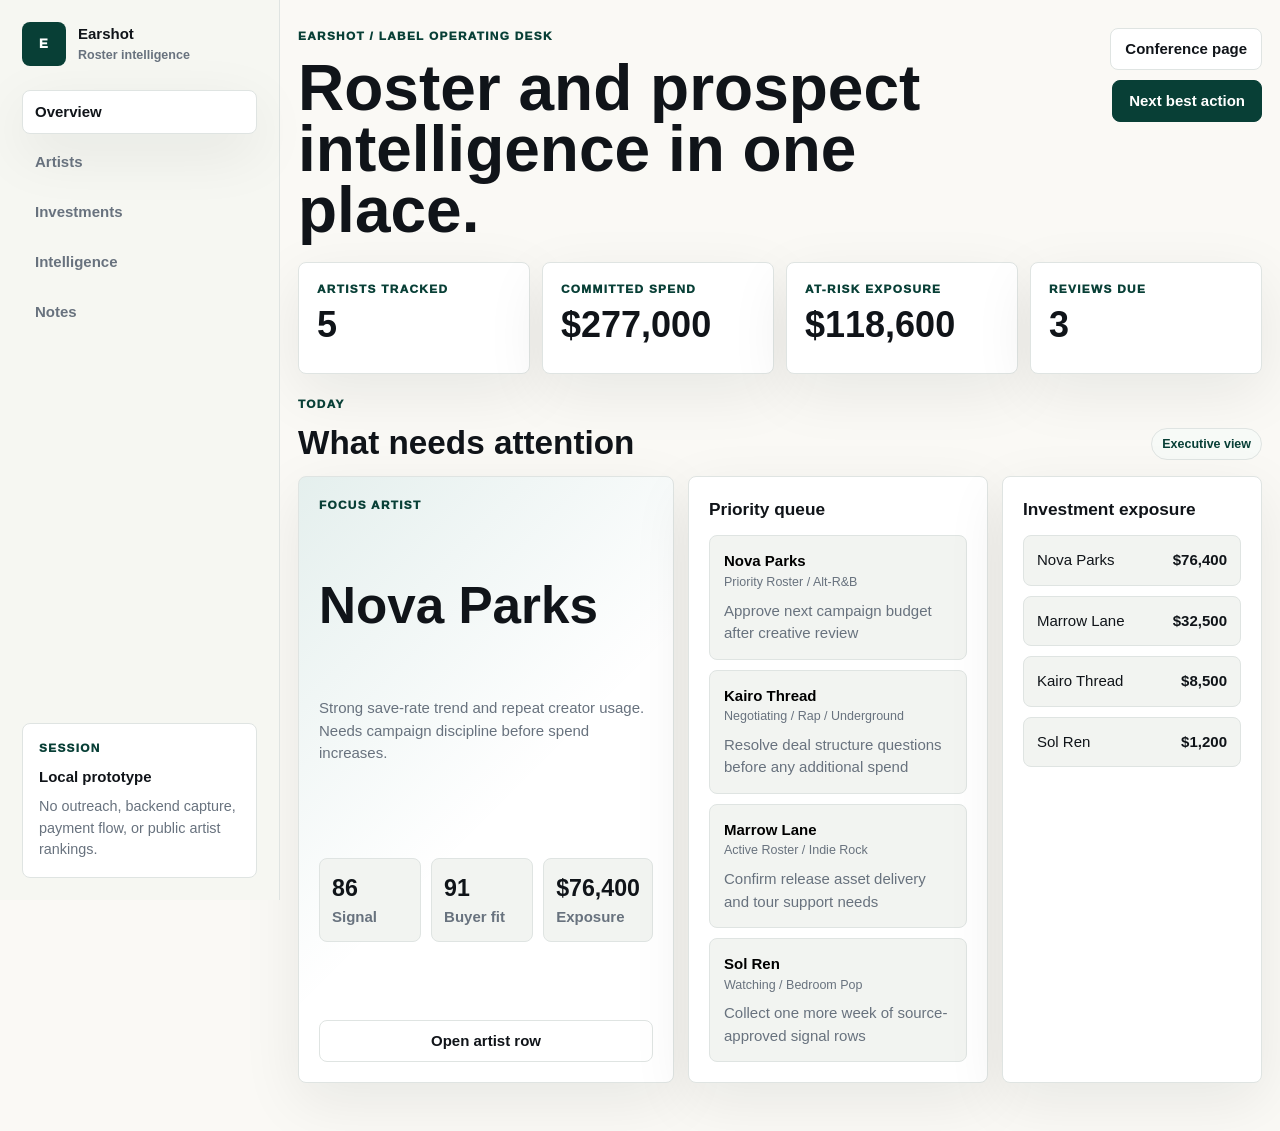
==== commit 23c5f141: "Rename ASI prototype to Earshot" ====
--- a/index.html
+++ b/index.html
@@ -7,16 +7,16 @@
       name="description"
       content="Artist roster and prospect intelligence dashboard for label teams."
     />
-    <title>Artist Operating Desk</title>
+    <title>Earshot</title>
     <link rel="stylesheet" href="./styles.css?v=20260824-label-operating-desk" />
   </head>
   <body>
     <div class="app-frame">
       <aside class="sidebar" aria-label="Workspace navigation">
-        <a class="brand-lockup" href="./index.html" aria-label="Artist Operating Desk home">
-          <span class="brand-mark">ASI</span>
+        <a class="brand-lockup" href="./index.html" aria-label="Earshot home">
+          <span class="brand-mark">E</span>
           <span>
-            <strong>Artist Desk</strong>
+            <strong>Earshot</strong>
             <small>Roster intelligence</small>
           </span>
         </a>
@@ -39,7 +39,7 @@
       <main class="workspace">
         <header class="workspace-header">
           <div>
-            <p class="eyebrow">Label operating desk</p>
+            <p class="eyebrow">Earshot / label operating desk</p>
             <h1>Roster and prospect intelligence in one place.</h1>
           </div>
           <div class="header-actions" aria-label="Workspace actions">
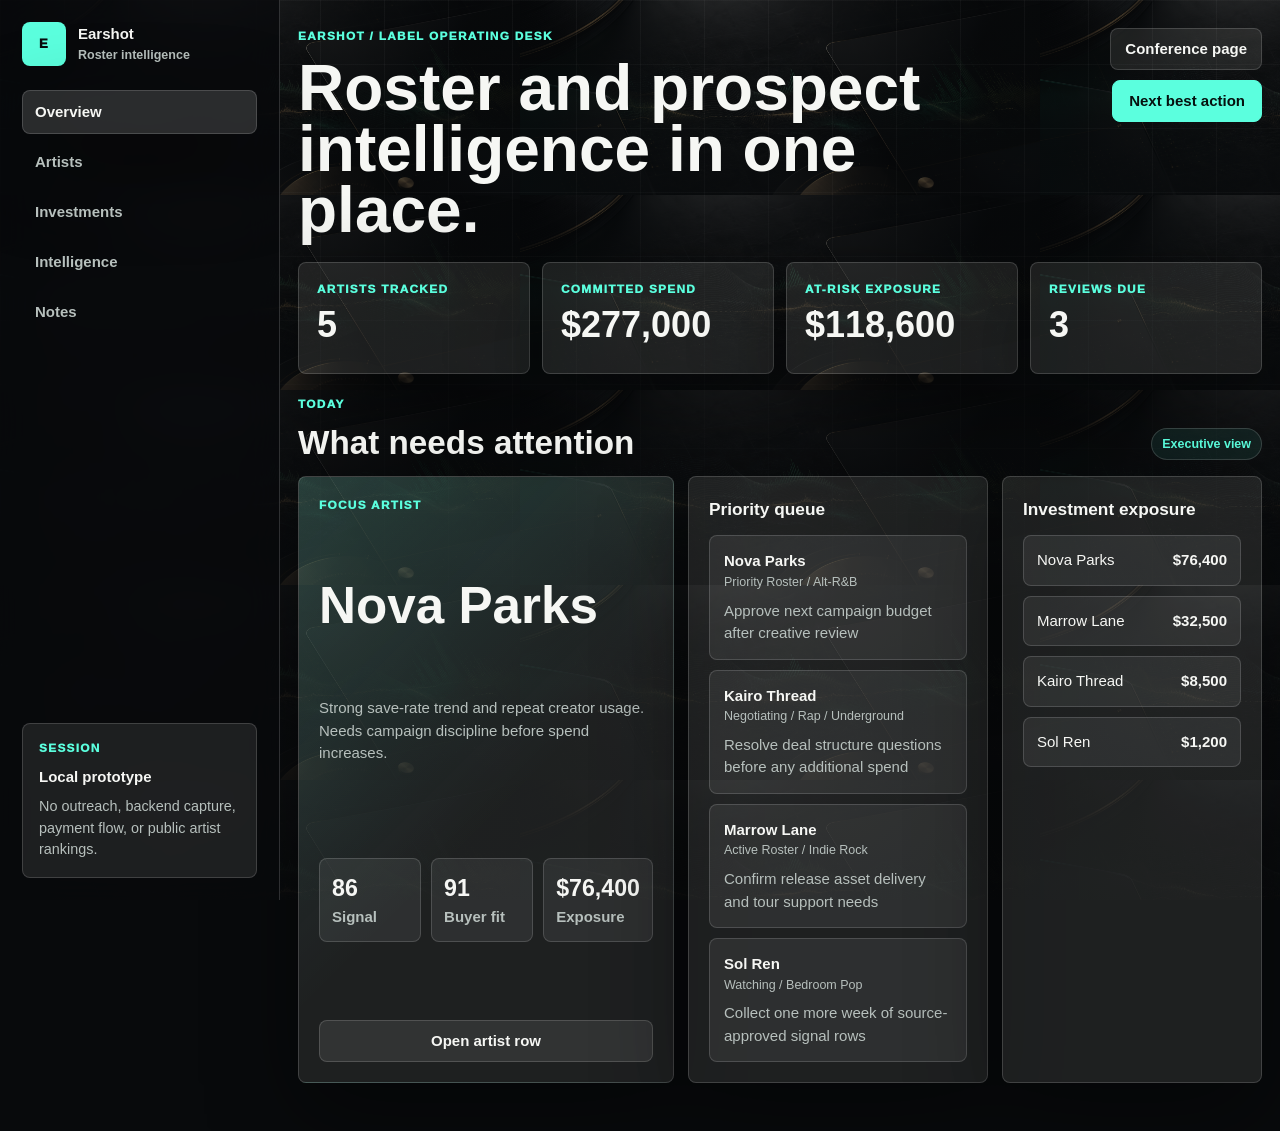
==== commit b68590d7: "Match Earshot dashboard to conference theme" ====
--- a/index.html
+++ b/index.html
@@ -8,7 +8,7 @@
       content="Artist roster and prospect intelligence dashboard for label teams."
     />
     <title>Earshot</title>
-    <link rel="stylesheet" href="./styles.css?v=20260824-label-operating-desk" />
+    <link rel="stylesheet" href="./styles.css?v=20260825-dark-mobile-pass" />
   </head>
   <body>
     <div class="app-frame">
@@ -195,6 +195,6 @@
       </main>
     </div>
 
-    <script src="./app.js?v=20260824-label-operating-desk"></script>
+    <script src="./app.js?v=20260825-dark-mobile-pass"></script>
   </body>
 </html>
--- a/styles.css
+++ b/styles.css
@@ -1,16 +1,23 @@
 :root {
-  color-scheme: light;
-  --ink: #101419;
-  --muted: #68727e;
-  --soft: #f2f4f1;
-  --paper: #faf9f5;
-  --panel: #ffffff;
-  --line: #dfe4e2;
-  --line-strong: #c5cecb;
-  --green: #0d6f5e;
-  --green-dark: #083f36;
-  --blue: #2d5f9a;
-  --shadow: 0 18px 60px rgba(16, 20, 25, 0.08);
+  color-scheme: dark;
+  --ink: #f6f7f4;
+  --muted: #b7c0bd;
+  --subtle: #7c8988;
+  --bg: #080a0c;
+  --soft: rgba(246, 247, 244, 0.07);
+  --paper: #080a0c;
+  --panel: rgba(246, 247, 244, 0.09);
+  --panel-strong: rgba(246, 247, 244, 0.14);
+  --line: rgba(246, 247, 244, 0.16);
+  --line-strong: rgba(246, 247, 244, 0.30);
+  --aqua: #5bffde;
+  --mint: #a9ffd8;
+  --amber: #ffcb70;
+  --coral: #ff776b;
+  --green: #5bffde;
+  --green-dark: #5bffde;
+  --blue: #a48cff;
+  --shadow: 0 32px 90px rgba(0, 0, 0, 0.42);
 }
 
 * {
@@ -21,8 +28,29 @@
   min-width: 320px;
   margin: 0;
   color: var(--ink);
-  background: var(--paper);
+  overflow-x: hidden;
+  background:
+    linear-gradient(rgba(8, 10, 12, 0.70), rgba(8, 10, 12, 0.94)),
+    url("./assets/asi-signal-texture.png"),
+    radial-gradient(circle at 16% 12%, rgba(91, 255, 222, 0.18), transparent 30%),
+    radial-gradient(circle at 86% 8%, rgba(255, 203, 112, 0.12), transparent 26%),
+    var(--bg);
+  background-attachment: fixed;
+  background-size: auto, 520px auto, auto, auto, auto;
   font: 15px/1.5 Inter, "Avenir Next", "Segoe UI", Arial, sans-serif;
+}
+
+body::before {
+  position: fixed;
+  inset: 0;
+  z-index: -1;
+  pointer-events: none;
+  content: "";
+  background:
+    linear-gradient(90deg, rgba(246, 247, 244, 0.04) 1px, transparent 1px),
+    linear-gradient(rgba(246, 247, 244, 0.035) 1px, transparent 1px);
+  background-size: 64px 64px;
+  mask-image: linear-gradient(to bottom, #000 0%, transparent 78%);
 }
 
 button,
@@ -63,7 +91,8 @@
   height: 100vh;
   padding: 22px;
   border-right: 1px solid var(--line);
-  background: #f6f7f2;
+  background: rgba(8, 10, 12, 0.78);
+  backdrop-filter: blur(18px);
 }
 
 .brand-lockup {
@@ -78,8 +107,9 @@
   height: 44px;
   place-items: center;
   border-radius: 8px;
-  color: #fff;
-  background: var(--green-dark);
+  border: 1px solid rgba(91, 255, 222, 0.38);
+  color: var(--bg);
+  background: var(--aqua);
   font-size: 0.82rem;
   font-weight: 950;
   letter-spacing: 0.08em;
@@ -115,7 +145,7 @@
 .nav-item.is-active {
   color: var(--ink);
   border-color: var(--line);
-  background: #fff;
+  background: var(--panel-strong);
 }
 
 .nav-item.is-active {
@@ -127,7 +157,7 @@
   padding: 16px;
   border: 1px solid var(--line);
   border-radius: 8px;
-  background: #fff;
+  background: var(--panel);
 }
 
 .sidebar-card span,
@@ -135,7 +165,7 @@
 .panel-kicker,
 .priority-strip span {
   display: block;
-  color: var(--green-dark);
+  color: var(--aqua);
   font-size: 0.74rem;
   font-weight: 950;
   letter-spacing: 0.11em;
@@ -208,9 +238,9 @@
 
 .primary-button {
   padding: 0 16px;
-  border: 1px solid var(--green-dark);
-  color: #fff;
-  background: var(--green-dark);
+  border: 1px solid var(--aqua);
+  color: #06100e;
+  background: var(--aqua);
 }
 
 .secondary-button,
@@ -218,7 +248,7 @@
   padding: 0 14px;
   border: 1px solid var(--line);
   color: var(--ink);
-  background: #fff;
+  background: var(--panel);
 }
 
 .priority-strip {
@@ -273,8 +303,8 @@
   padding: 6px 10px;
   border: 1px solid var(--line);
   border-radius: 999px;
-  color: var(--green-dark);
-  background: #f7faf7;
+  color: var(--aqua);
+  background: rgba(91, 255, 222, 0.08);
   font-size: 0.78rem;
   font-weight: 900;
   white-space: nowrap;
@@ -297,8 +327,8 @@
   flex-direction: column;
   justify-content: space-between;
   background:
-    linear-gradient(135deg, rgba(13, 111, 94, 0.11), transparent 55%),
-    #fff;
+    linear-gradient(135deg, rgba(91, 255, 222, 0.13), transparent 55%),
+    var(--panel);
 }
 
 .hero-panel h3 {
@@ -363,6 +393,7 @@
   border-radius: 8px;
   background: var(--soft);
   text-align: left;
+  color: var(--ink);
 }
 
 .queue-item strong,
@@ -398,7 +429,7 @@
   border: 1px solid var(--line-strong);
   border-radius: 8px;
   color: var(--ink);
-  background: #fff;
+  background: rgba(8, 10, 12, 0.72);
 }
 
 input,
@@ -482,7 +513,7 @@
   width: var(--bar-width);
   height: 9px;
   border-radius: 999px;
-  background: linear-gradient(90deg, var(--green), var(--blue));
+  background: linear-gradient(90deg, var(--aqua), var(--amber));
 }
 
 .investment-item {
@@ -539,8 +570,8 @@
   height: 48px;
   place-items: center;
   border-radius: 8px;
-  color: #fff;
-  background: var(--green-dark);
+  color: #06100e;
+  background: var(--aqua);
 }
 
 .intel-card ul {
@@ -567,7 +598,7 @@
 }
 
 .note-item span {
-  color: var(--green-dark);
+  color: var(--aqua);
   font-weight: 900;
 }
 
@@ -583,11 +614,24 @@
   .sidebar {
     position: static;
     height: auto;
+    gap: 16px;
+    padding: 16px;
+    border-right: 0;
+    border-bottom: 1px solid var(--line);
   }
 
   .side-nav {
-    grid-template-columns: repeat(5, minmax(110px, 1fr));
+    display: flex;
     overflow-x: auto;
+    gap: 8px;
+    padding-bottom: 2px;
+    scrollbar-width: thin;
+  }
+
+  .nav-item {
+    flex: 0 0 auto;
+    min-width: 116px;
+    text-align: center;
   }
 
   .overview-grid,
@@ -599,17 +643,48 @@
 }
 
 @media (max-width: 760px) {
+  body {
+    font-size: 14px;
+    background-attachment: scroll;
+    background-size: auto, 360px auto, auto, auto, auto;
+  }
+
   .workspace {
-    width: min(100% - 28px, 1260px);
-    padding-top: 20px;
+    width: min(100% - 22px, 1260px);
+    padding: 18px 0 34px;
   }
 
   .workspace-header,
   .section-heading {
     display: grid;
-  }
-
-  .header-actions,
+    gap: 12px;
+  }
+
+  .workspace-header {
+    margin-bottom: 16px;
+  }
+
+  h1 {
+    font-size: clamp(2rem, 12vw, 3rem);
+    line-height: 1;
+  }
+
+  h2 {
+    font-size: clamp(1.45rem, 8vw, 2rem);
+  }
+
+  .header-actions {
+    display: grid;
+    grid-template-columns: 1fr;
+    width: 100%;
+  }
+
+  .primary-button,
+  .secondary-button,
+  .text-link {
+    width: 100%;
+  }
+
   .filter-row {
     grid-template-columns: 1fr;
     width: 100%;
@@ -617,6 +692,24 @@
 
   .priority-strip {
     grid-template-columns: repeat(2, 1fr);
+    gap: 10px;
+  }
+
+  .priority-strip article {
+    min-height: 96px;
+    padding: 14px;
+  }
+
+  .priority-strip strong {
+    font-size: clamp(1.35rem, 9vw, 1.8rem);
+  }
+
+  .panel {
+    padding: 16px;
+  }
+
+  .hero-panel {
+    min-height: auto;
   }
 
   .focus-stats,
@@ -625,6 +718,114 @@
   }
 
   .side-nav {
-    grid-template-columns: repeat(5, 132px);
-  }
-}
+    margin-inline: -4px;
+  }
+
+  .sidebar-card {
+    display: none;
+  }
+
+  .artist-table,
+  .artist-table thead,
+  .artist-table tbody,
+  .artist-table tr,
+  .artist-table th,
+  .artist-table td {
+    display: block;
+    width: 100%;
+    min-width: 0;
+  }
+
+  .artist-table {
+    min-width: 0;
+  }
+
+  .artist-table thead {
+    display: none;
+  }
+
+  .artist-table tr {
+    padding: 14px;
+    border-bottom: 1px solid var(--line);
+    background: rgba(246, 247, 244, 0.04);
+  }
+
+  .artist-table tr:last-child {
+    border-bottom: 0;
+  }
+
+  .artist-table td {
+    display: grid;
+    grid-template-columns: minmax(84px, 30%) minmax(0, 1fr);
+    gap: 10px;
+    padding: 9px 0;
+    border-bottom: 0;
+  }
+
+  .artist-table td::before {
+    color: var(--muted);
+    font-size: 0.72rem;
+    font-weight: 950;
+    letter-spacing: 0.08em;
+    text-transform: uppercase;
+  }
+
+  .artist-table td:nth-child(1)::before {
+    content: "Artist";
+  }
+
+  .artist-table td:nth-child(2)::before {
+    content: "Status";
+  }
+
+  .artist-table td:nth-child(3)::before {
+    content: "Lane";
+  }
+
+  .artist-table td:nth-child(4)::before {
+    content: "Owner";
+  }
+
+  .artist-table td:nth-child(5)::before {
+    content: "Spend";
+  }
+
+  .artist-table td:nth-child(6)::before {
+    content: "Next";
+  }
+
+  .money-row,
+  .bar-row div {
+    display: grid;
+    gap: 4px;
+  }
+
+  .status-pill,
+  .status-tag {
+    white-space: normal;
+  }
+}
+
+@media (max-width: 420px) {
+  .workspace {
+    width: min(100% - 16px, 1260px);
+  }
+
+  .priority-strip {
+    grid-template-columns: 1fr;
+  }
+
+  .brand-lockup small {
+    display: none;
+  }
+
+  .nav-item {
+    min-width: 96px;
+    padding: 0 10px;
+  }
+
+  .artist-table td {
+    grid-template-columns: 1fr;
+    gap: 4px;
+  }
+}
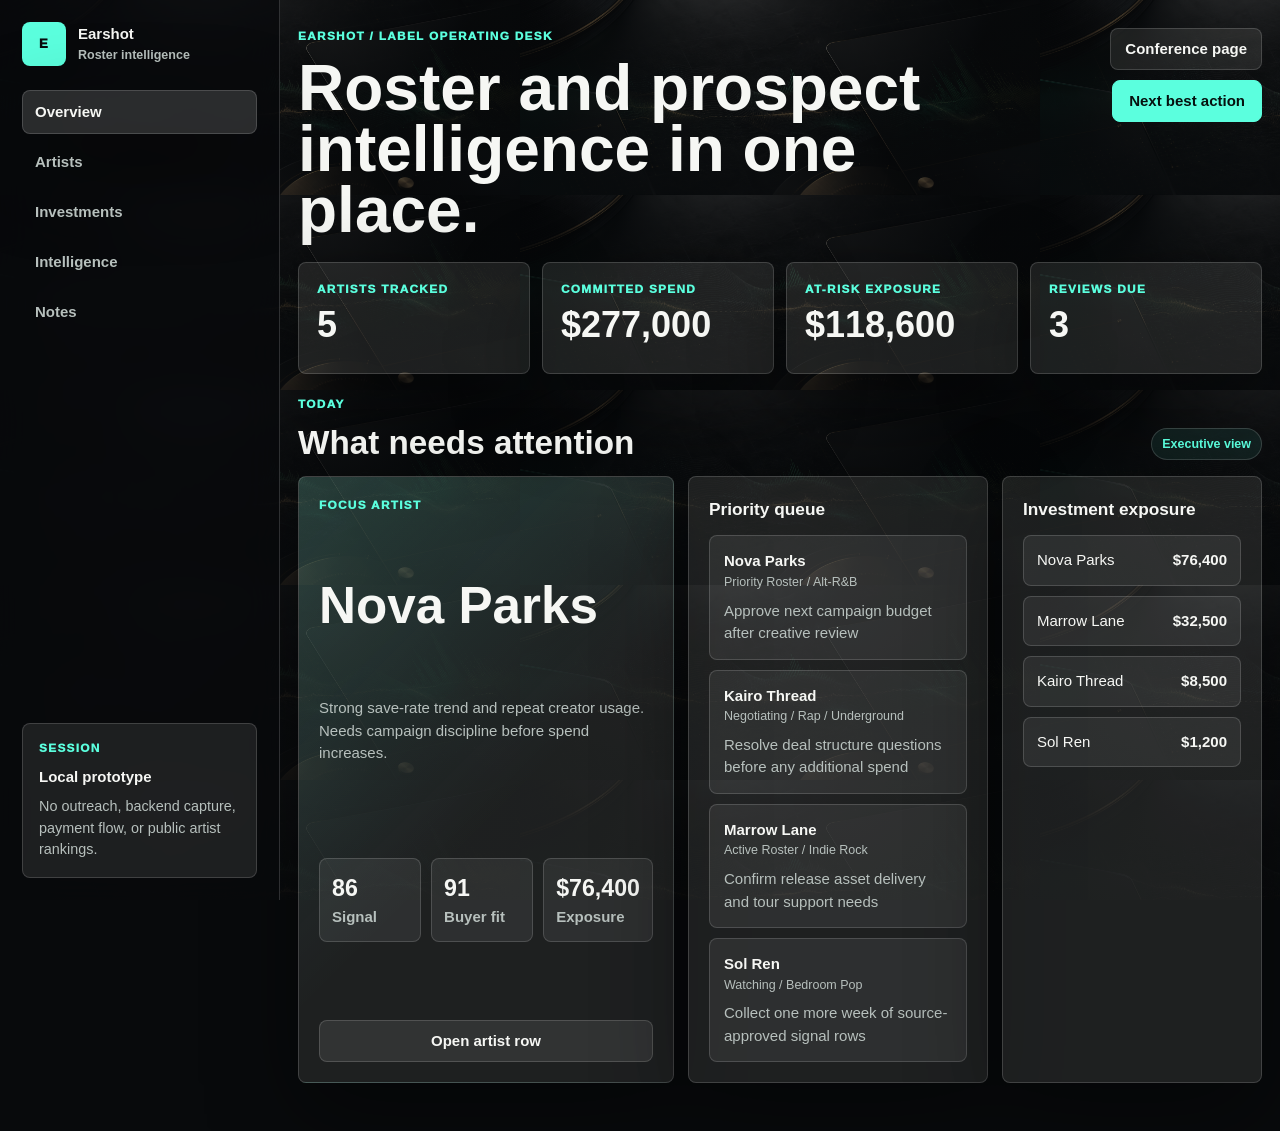
==== commit 9018a494: "Hard reset Earshot mobile layout" ====
--- a/index.html
+++ b/index.html
@@ -8,7 +8,7 @@
       content="Artist roster and prospect intelligence dashboard for label teams."
     />
     <title>Earshot</title>
-    <link rel="stylesheet" href="./styles.css?v=20260825-dark-mobile-pass" />
+    <link rel="stylesheet" href="./styles.css?v=20260825-mobile-hard-reset" />
   </head>
   <body>
     <div class="app-frame">
@@ -195,6 +195,6 @@
       </main>
     </div>
 
-    <script src="./app.js?v=20260825-dark-mobile-pass"></script>
+    <script src="./app.js?v=20260825-mobile-hard-reset"></script>
   </body>
 </html>
--- a/styles.css
+++ b/styles.css
@@ -24,10 +24,20 @@
   box-sizing: border-box;
 }
 
+html {
+  width: 100%;
+  max-width: 100%;
+  min-width: 0;
+  overflow-x: hidden;
+  background: var(--bg);
+}
+
 body {
   min-width: 320px;
   margin: 0;
   color: var(--ink);
+  width: 100%;
+  max-width: 100%;
   overflow-x: hidden;
   background:
     linear-gradient(rgba(8, 10, 12, 0.70), rgba(8, 10, 12, 0.94)),
@@ -79,7 +89,10 @@
 .app-frame {
   display: grid;
   grid-template-columns: 280px minmax(0, 1fr);
+  width: 100%;
+  max-width: 100%;
   min-height: 100vh;
+  overflow-x: clip;
 }
 
 .sidebar {
@@ -185,6 +198,7 @@
 
 .workspace {
   width: min(1260px, calc(100% - 36px));
+  max-width: 100%;
   margin: 0 auto;
   padding: 28px 0 48px;
 }
@@ -203,6 +217,7 @@
   font-size: clamp(2.2rem, 5vw, 4.5rem);
   line-height: 0.96;
   letter-spacing: 0;
+  overflow-wrap: anywhere;
 }
 
 h2 {
@@ -210,6 +225,7 @@
   font-size: clamp(1.45rem, 2.6vw, 2.45rem);
   line-height: 1.05;
   letter-spacing: 0;
+  overflow-wrap: anywhere;
 }
 
 h3 {
@@ -222,6 +238,7 @@
   flex-wrap: wrap;
   gap: 10px;
   justify-content: flex-end;
+  min-width: 0;
 }
 
 .primary-button,
@@ -277,6 +294,7 @@
   margin-top: 8px;
   font-size: clamp(1.6rem, 3vw, 2.25rem);
   line-height: 1;
+  overflow-wrap: anywhere;
 }
 
 .view-panel {
@@ -643,15 +661,53 @@
 }
 
 @media (max-width: 760px) {
+  html {
+    background: var(--bg);
+  }
+
   body {
     font-size: 14px;
     background-attachment: scroll;
     background-size: auto, 360px auto, auto, auto, auto;
   }
 
+  body::before {
+    background-size: 42px 42px;
+  }
+
+  .app-frame {
+    display: block;
+    overflow-x: hidden;
+  }
+
+  .sidebar {
+    width: 100%;
+    max-width: 100%;
+    padding: 14px 12px;
+    background:
+      linear-gradient(rgba(8, 10, 12, 0.76), rgba(8, 10, 12, 0.91)),
+      url("./assets/asi-signal-texture.png"),
+      var(--bg);
+    background-size: auto, 320px auto, auto;
+  }
+
+  .brand-lockup {
+    min-width: 0;
+  }
+
   .workspace {
-    width: min(100% - 22px, 1260px);
-    padding: 18px 0 34px;
+    width: 100%;
+    padding: 18px 12px 34px;
+    overflow-x: hidden;
+  }
+
+  .workspace > * {
+    max-width: 100%;
+  }
+
+  .eyebrow {
+    font-size: 0.68rem;
+    line-height: 1.25;
   }
 
   .workspace-header,
@@ -665,12 +721,12 @@
   }
 
   h1 {
-    font-size: clamp(2rem, 12vw, 3rem);
-    line-height: 1;
+    font-size: clamp(2.05rem, 10vw, 2.65rem);
+    line-height: 1.04;
   }
 
   h2 {
-    font-size: clamp(1.45rem, 8vw, 2rem);
+    font-size: clamp(1.35rem, 7vw, 1.85rem);
   }
 
   .header-actions {
@@ -691,17 +747,17 @@
   }
 
   .priority-strip {
-    grid-template-columns: repeat(2, 1fr);
+    grid-template-columns: 1fr;
     gap: 10px;
   }
 
   .priority-strip article {
-    min-height: 96px;
+    min-height: auto;
     padding: 14px;
   }
 
   .priority-strip strong {
-    font-size: clamp(1.35rem, 9vw, 1.8rem);
+    font-size: clamp(1.55rem, 8vw, 2rem);
   }
 
   .panel {
@@ -718,7 +774,19 @@
   }
 
   .side-nav {
-    margin-inline: -4px;
+    display: grid;
+    grid-template-columns: repeat(2, minmax(0, 1fr));
+    width: 100%;
+    margin-inline: 0;
+    overflow: visible;
+    padding-bottom: 0;
+  }
+
+  .nav-item {
+    min-width: 0;
+    width: 100%;
+    padding: 0 8px;
+    white-space: normal;
   }
 
   .sidebar-card {
@@ -808,11 +876,7 @@
 
 @media (max-width: 420px) {
   .workspace {
-    width: min(100% - 16px, 1260px);
-  }
-
-  .priority-strip {
-    grid-template-columns: 1fr;
+    padding-inline: 10px;
   }
 
   .brand-lockup small {
@@ -820,8 +884,9 @@
   }
 
   .nav-item {
-    min-width: 96px;
+    min-width: 0;
     padding: 0 10px;
+    font-size: 0.88rem;
   }
 
   .artist-table td {
